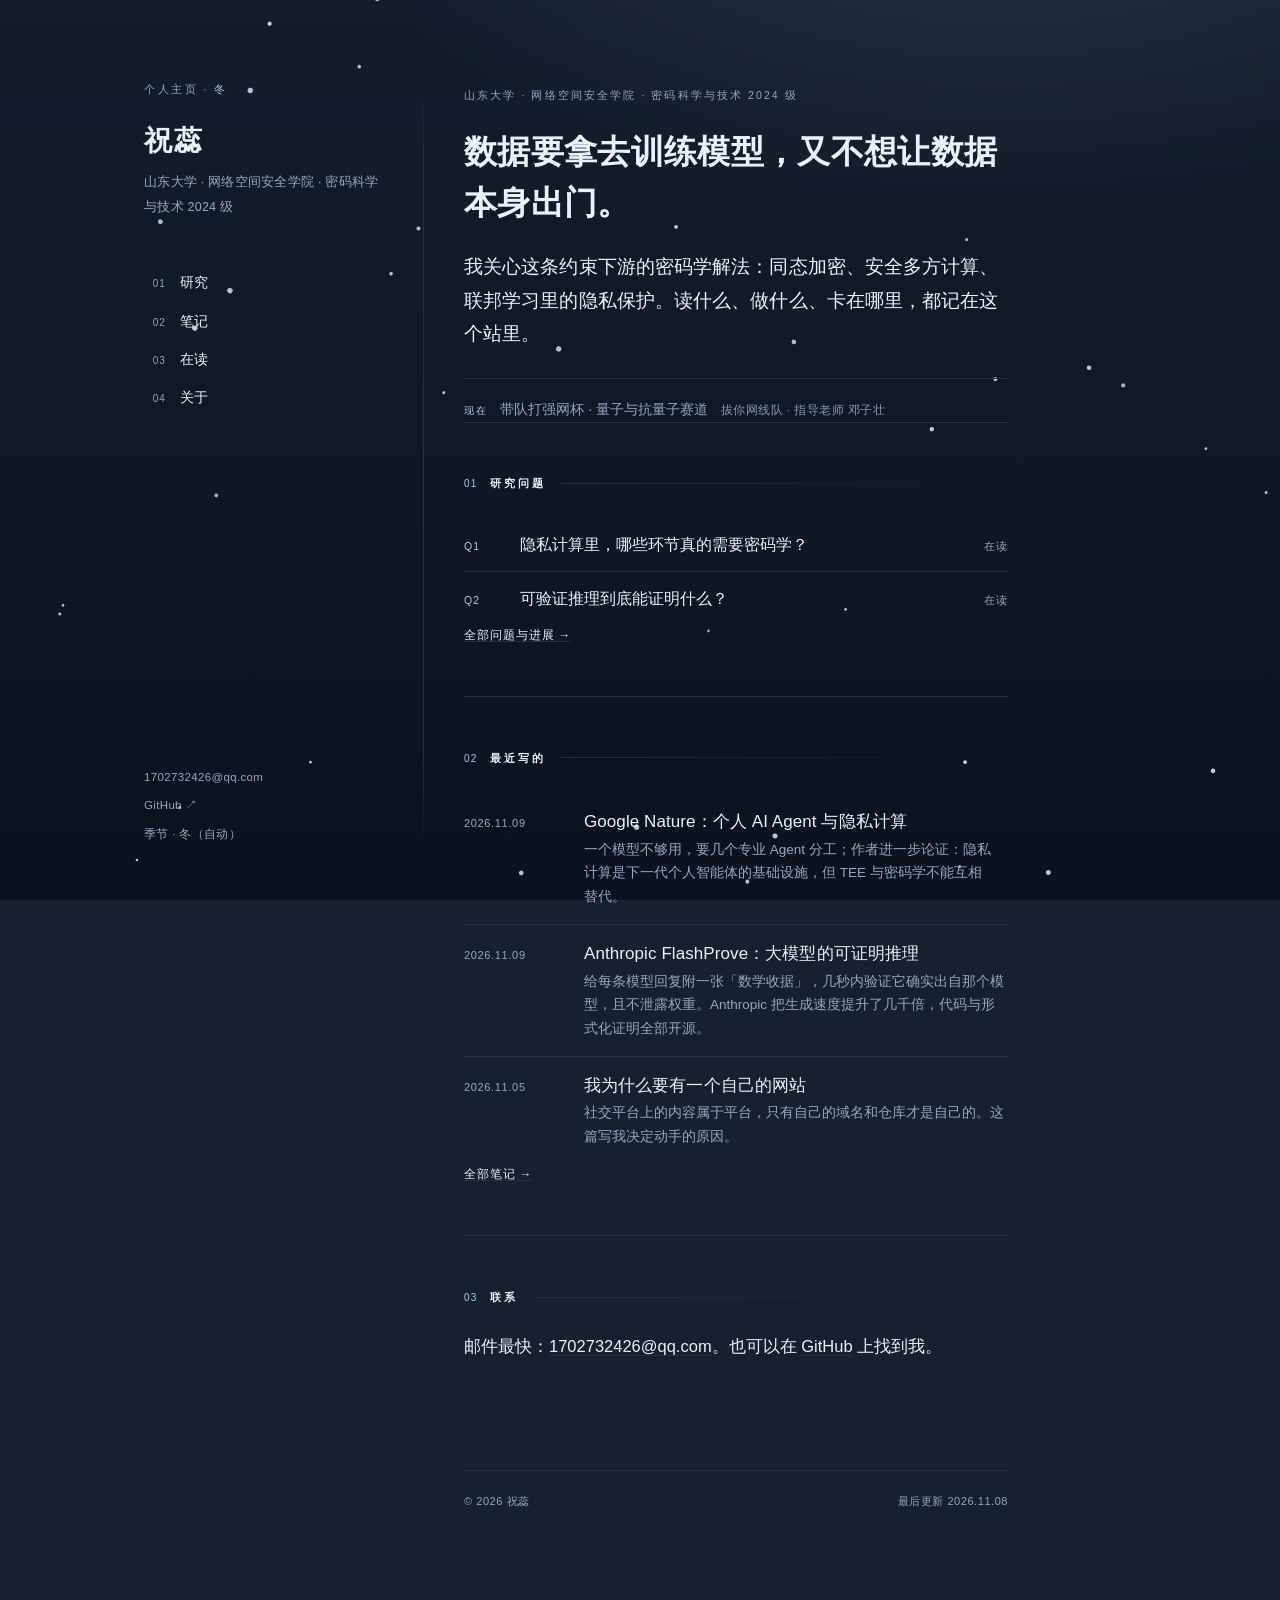
==== index.html @ 1d7ac64d "style: tone down spring daytime pink" ====
<!doctype html>
<html lang="zh-CN">
<head>
<meta charset="utf-8">
<meta name="viewport" content="width=device-width, initial-scale=1">
<title>祝蕊</title>
<meta name="description" content="祝蕊，山东大学网络空间安全学院密码科学与技术 2024 级。记录 AI 隐私保护方向上的阅读与进展。">
<meta name="theme-color" content="#fbfbfa">
<meta property="og:type" content="website">
<meta property="og:title" content="祝蕊">
<meta property="og:description" content="祝蕊，山东大学网络空间安全学院密码科学与技术 2024 级。记录 AI 隐私保护方向上的阅读与进展。">
<link rel="canonical" href="https://imzhurui.github.io/">
<link rel="icon" href="data:image/svg+xml,%3Csvg xmlns='http://www.w3.org/2000/svg' viewBox='0 0 32 32'%3E%3Crect width='32' height='32' rx='4' fill='%236a5a9e'/%3E%3Ctext x='16' y='23' font-size='18' font-family='serif' fill='%23ffffff' text-anchor='middle'%3E%E7%A5%9D%3C/text%3E%3C/svg%3E">
<link rel="stylesheet" href="assets/css/style.css?v=cac0f3de">
<script>
  (function () {
    try {
      var mo = new Date().getMonth() + 1;
      var se = mo < 3 ? 'winter' : mo < 6 ? 'spring' : mo < 9 ? 'summer' : mo < 12 ? 'autumn' : 'winter';
      var savedSe = localStorage.getItem('season');
      if (savedSe && ['spring', 'summer', 'autumn', 'winter'].indexOf(savedSe) >= 0) se = savedSe;
      document.documentElement.dataset.season = se;
      var hh = new Date().getHours();
      document.documentElement.dataset.phase =
        (hh >= 6 && hh < 17) ? 'day' : (hh >= 17 && hh < 19) ? 'dusk' :
        (hh >= 19 && hh < 23) ? 'night' : 'late';
    } catch (e) {}
  })();
</script>
</head>
<body>
<a class="skip-link" href="#main">跳到正文</a>
<canvas id="leaves" aria-hidden="true"></canvas>
<div class="progress" aria-hidden="true"></div>
<div class="timeveil" aria-hidden="true"></div>
<div class="frame">
  <aside class="side">
    <div>
      <p class="kicker">个人主页</p>
      <p class="brand"><a href="index.html">祝蕊</a></p>
      <p class="role">山东大学 · 网络空间安全学院 · 密码科学与技术 2024 级</p>
      <nav class="nav" aria-label="主导航">
      <a href="research.html"><span>01</span>研究</a>
      <a href="notes/index.html"><span>02</span>笔记</a>
      <a href="reading.html"><span>03</span>在读</a>
      <a href="about.html"><span>04</span>关于</a>
      </nav>
    </div>
    <div class="side-foot">
      <span class="weather-note" hidden></span>
      <a href="mailto:1702732426@qq.com">1702732426@qq.com</a>
      <a href="https://github.com/imzhurui" target="_blank" rel="noopener noreferrer">GitHub ↗</a>
      <button class="season-toggle" type="button">季节</button>
    </div>
  </aside>
  <main class="main" id="main">
    <p class="eyebrow">山东大学 · 网络空间安全学院 · 密码科学与技术 2024 级</p>
    <h1 class="statement">数据要拿去训练模型，又不想让数据本身出门。</h1>
    <p class="lede">我关心这条约束下游的密码学解法：同态加密、安全多方计算、联邦学习里的隐私保护。读什么、做什么、卡在哪里，都记在这个站里。</p>
    <p class="now-strip"><span class="now-label">现在</span>带队打强网杯 · 量子与抗量子赛道<span class="now-meta">拔你网线队 · 指导老师 邓子壮</span></p>


    <section class="section" id="questions">
      <div class="sec-head"><span class="sec-num">01</span><h2 class="sec-title">研究问题</h2><span class="sec-rule"></span></div>
      <ol class="qlist"><li><a href="research.html#q1"><span class="qid">Q1</span><span class="qtitle">隐私计算里，哪些环节真的需要密码学？</span><span class="qstate">在读</span></a></li><li><a href="research.html#q2"><span class="qid">Q2</span><span class="qtitle">可验证推理到底能证明什么？</span><span class="qstate">在读</span></a></li></ol>
      <p class="more"><a href="research.html">全部问题与进展 →</a></p>
    </section>

    <section class="section" id="latest">
      <div class="sec-head"><span class="sec-num">02</span><h2 class="sec-title">最近写的</h2><span class="sec-rule"></span></div>
      <ul class="posts">
        <li><a class="post" href="notes/google-pha-agent.html">
          <span class="date">2026.11.09</span>
          <span><h3>Google Nature：个人 AI Agent 与隐私计算</h3><p>一个模型不够用，要几个专业 Agent 分工；作者进一步论证：隐私计算是下一代个人智能体的基础设施，但 TEE 与密码学不能互相替代。</p></span>
        </a></li>
        <li><a class="post" href="notes/flashprove-provable-inference.html">
          <span class="date">2026.11.09</span>
          <span><h3>Anthropic FlashProve：大模型的可证明推理</h3><p>给每条模型回复附一张「数学收据」，几秒内验证它确实出自那个模型，且不泄露权重。Anthropic 把生成速度提升了几千倍，代码与形式化证明全部开源。</p></span>
        </a></li>
        <li><a class="post" href="notes/hello-world.html">
          <span class="date">2026.11.05</span>
          <span><h3>我为什么要有一个自己的网站</h3><p>社交平台上的内容属于平台，只有自己的域名和仓库才是自己的。这篇写我决定动手的原因。</p></span>
        </a></li>
      </ul>
      <p class="more"><a href="notes/index.html">全部笔记 →</a></p>
    </section>

    <section class="section" id="contact">
      <div class="sec-head"><span class="sec-num">03</span><h2 class="sec-title">联系</h2><span class="sec-rule"></span></div>
      <p>邮件最快：<a href="mailto:1702732426@qq.com">1702732426@qq.com</a>。也可以在 <a href="https://github.com/imzhurui">GitHub</a> 上找到我。</p>
    </section>
    <footer class="foot">
      <p>© <span id="year">2026</span> 祝蕊</p>
      <p>最后更新 2026.11.08</p>
    </footer>
  </main>
</div>
<script src="assets/js/main.js?v=cac0f3de"></script>
<script src="assets/js/weather.js?v=cac0f3de"></script>
<script src="assets/js/daynight.js?v=cac0f3de"></script>
<script src="assets/js/leaves.js?v=cac0f3de"></script>
<script defer src="https://busuanzi.ibruce.info/busuanzi/2.3/busuanzi.pure.mini.js"></script>
</body>
</html>
---- assets/css/style.css ----
/* ===========================================================
   杂志式双栏 · 克制版
   近白纸底、单一强调色、细线、克制的动效。
   四季只换强调色和一点点顶部薄雾。
   =========================================================== */

:root {
  --paper: #fbfbfa;
  --paper-2: #f5f5f3;
  --ink: #17181a;
  --muted: #71767f;
  --rule: #e7e7e3;
  --accent: #6a5a9e;
  --accent-soft: rgba(106, 90, 158, 0.07);
  --wash: rgba(106, 90, 158, 0.05);
  --font: -apple-system, BlinkMacSystemFont, "Segoe UI", "PingFang SC",
    "Hiragino Sans GB", "Microsoft YaHei", "Noto Sans SC", sans-serif;
  --side: 15rem;
  --gap: 5rem;
  --measure: 34rem;
  color-scheme: light;
}

/* ---------------- 四季 × 昼夜 ----------------
   每个季节都有白天和夜里两套底色，由青岛时间切换 */

/* 春 · 白天 */
[data-season="spring"] {
  --paper: #fdfbfc;
  --paper-2: #f7f4f6;
  --ink: #1a1a1f;
  --muted: #72747c;
  --rule: #eae4e9;
  --accent: #a8557a;
  --accent-soft: rgba(168, 85, 122, 0.08);
  --wash: rgba(240, 160, 190, 0.10);
}

/* 夏 · 白天 */
[data-season="summer"] {
  --paper: #f3fbfa;
  --paper-2: #e8f5f3;
  --ink: #16211f;
  --muted: #6b7876;
  --rule: #d9e9e6;
  --accent: #2f8f7a;
  --accent-soft: rgba(47, 143, 122, 0.08);
  --wash: rgba(110, 205, 185, 0.20);
}

/* 秋 · 白天 */
[data-season="autumn"] {
  --paper: #f8f2ea;
  --paper-2: #f0e5d9;
  --ink: #211c18;
  --muted: #7b6f64;
  --rule: #e8dbcd;
  --accent: #a2664a;
  --accent-soft: rgba(162, 102, 74, 0.08);
  --wash: rgba(232, 168, 116, 0.22);
}

/* 冬 · 白天 */
[data-season="winter"] {
  --paper: #f5f9fd;
  --paper-2: #eaf1f9;
  --ink: #18202a;
  --muted: #6b7887;
  --rule: #dfe7f0;
  --accent: #4a7fa8;
  --accent-soft: rgba(74, 127, 168, 0.08);
  --wash: rgba(150, 195, 240, 0.20);
}

/* ---------------- 夜里 ---------------- */

[data-season="spring"][data-phase="night"],
[data-season="spring"][data-phase="late"] {
  color-scheme: dark;
  --paper: #1a1220;
  --paper-2: #241a2c;
  --ink: #ece7f2;
  --muted: #a89cb0;
  --rule: #2a2233;
  --accent: #d78fae;
  --accent-soft: rgba(215, 143, 174, 0.12);
  --wash: rgba(215, 143, 174, 0.10);
}

[data-season="summer"][data-phase="night"],
[data-season="summer"][data-phase="late"] {
  color-scheme: dark;
  --paper: #0b211d;
  --paper-2: #071713;
  --ink: #e2f2ea;
  --muted: #8fb0a6;
  --rule: #1c322c;
  --accent: #7fd8c4;
  --accent-soft: rgba(127, 216, 196, 0.12);
  --wash: rgba(110, 210, 180, 0.14);
}

[data-season="autumn"][data-phase="night"],
[data-season="autumn"][data-phase="late"] {
  color-scheme: dark;
  --paper: #1a1310;
  --paper-2: #241a15;
  --ink: #f0e6dc;
  --muted: #b09b8a;
  --rule: #2f241d;
  --accent: #d09a72;
  --accent-soft: rgba(208, 154, 114, 0.12);
  --wash: rgba(215, 150, 100, 0.12);
}

[data-season="winter"][data-phase="night"],
[data-season="winter"][data-phase="late"] {
  color-scheme: dark;
  --paper: #16202e;
  --paper-2: #0c1420;
  --ink: #eaf1fb;
  --muted: #93a8c2;
  --rule: #26313f;
  --accent: #a9cde8;
  --accent-soft: rgba(169, 205, 232, 0.12);
  --wash: rgba(170, 205, 255, 0.16);
}

/* 黄昏：白天配色 + 一层暖光，过渡到夜里 */
[data-season][data-phase="dusk"] {
  --wash: rgba(238, 160, 105, 0.24);
}

*,
*::before,
*::after { box-sizing: border-box; }

html {
  -webkit-text-size-adjust: 100%;
  scroll-behavior: smooth;
  scroll-padding-top: 2rem;
}

body {
  margin: 0;
  min-height: 100vh;
  background-color: var(--paper);
  background-image:
    radial-gradient(1100px 600px at 78% -18%, var(--wash), transparent 62%),
    linear-gradient(180deg, var(--paper) 0%, var(--paper-2) 100%);
  background-attachment: fixed;
  background-repeat: no-repeat;
  color: var(--ink);
  font-family: var(--font);
  font-size: 16.5px;
  line-height: 1.78;
  -webkit-font-smoothing: antialiased;
  text-rendering: optimizeLegibility;
  transition: background-color 1.2s ease, color 0.8s ease;
}

/* 极淡的纸纹 */
body::before {
  content: "";
  position: fixed;
  inset: 0;
  z-index: 1;
  pointer-events: none;
  opacity: 0.05;
  mix-blend-mode: multiply;
  background-image: url("data:image/svg+xml,%3Csvg xmlns='http://www.w3.org/2000/svg' width='160' height='160'%3E%3Cfilter id='n'%3E%3CfeTurbulence type='fractalNoise' baseFrequency='0.9' numOctaves='3' stitchTiles='stitch'/%3E%3CfeColorMatrix type='saturate' values='0'/%3E%3C/filter%3E%3Crect width='160' height='160' filter='url(%23n)' opacity='0.5'/%3E%3C/svg%3E");
}

#leaves {
  position: fixed;
  inset: 0;
  width: 100%;
  height: 100%;
  z-index: 0;
  pointer-events: none;
}

/* 顶部阅读进度：一根 1px 的线 */
.progress {
  position: fixed;
  top: 0;
  left: 0;
  right: 0;
  height: 1px;
  z-index: 70;
  transform: scaleX(0);
  transform-origin: 0 50%;
  background: var(--accent);
  opacity: 0.45;
  pointer-events: none;
  will-change: transform;
}

a {
  color: inherit;
  text-decoration: none;
}

::selection {
  background: var(--accent-soft);
  color: var(--ink);
}

:focus-visible {
  outline: 2px solid var(--accent);
  outline-offset: 3px;
  border-radius: 1px;
}

.skip-link {
  position: absolute;
  left: -9999px;
  background: var(--paper);
  padding: 10px 16px;
  z-index: 100;
}
.skip-link:focus { left: 12px; top: 12px; }

/* ---------------- 双栏骨架 ---------------- */

.frame {
  position: relative;
  z-index: 2;
  display: grid;
  grid-template-columns: var(--side) minmax(0, 1fr);
  gap: var(--gap);
  max-width: 68rem;
  margin: 0 auto;
  padding: 0 3rem;
}

.side {
  position: sticky;
  top: 0;
  align-self: start;
  height: 100vh;
  display: flex;
  flex-direction: column;
  justify-content: space-between;
  padding: 5rem 0 3.5rem;
}

/* 两栏之间的那根细线 */
.side::after {
  content: "";
  position: absolute;
  right: calc(var(--gap) / -2);
  top: 5rem;
  bottom: 3.5rem;
  width: 1px;
  background: linear-gradient(
    180deg,
    transparent,
    var(--rule) 12%,
    var(--rule) 88%,
    transparent
  );
  pointer-events: none;
}

.main {
  padding: 5.4rem 0 6rem;
  max-width: var(--measure);
}

/* ---------------- 左侧栏 ---------------- */

.kicker {
  margin: 0 0 1.6rem;
  font-size: 10.5px;
  letter-spacing: 0.24em;
  text-transform: uppercase;
  color: var(--muted);
}

.season-mark {
  color: var(--accent);
  letter-spacing: 0.1em;
}

.brand {
  margin: 0 0 0.7rem;
  font-size: 1.72rem;
  font-weight: 600;
  letter-spacing: 0.06em;
  line-height: 1.25;
}

.brand a {
  transition: color 0.25s ease;
}
.brand a:hover { color: var(--accent); }

.role {
  margin: 0 0 2.8rem;
  font-size: 12.5px;
  line-height: 2;
  letter-spacing: 0.02em;
  color: var(--muted);
}

.nav {
  display: flex;
  flex-direction: column;
  gap: 0.05rem;
}

.nav a {
  position: relative;
  display: flex;
  align-items: baseline;
  gap: 0.9rem;
  padding: 0.42rem 0 0.42rem 0.55rem;
  font-size: 13.5px;
  color: var(--ink);
  transition: color 0.2s ease, padding-left 0.22s ease;
}

.nav a span {
  font-size: 10px;
  letter-spacing: 0.1em;
  color: var(--accent);
  opacity: 0.8;
  font-variant-numeric: tabular-nums;
}

.nav a::before {
  content: "";
  position: absolute;
  left: 0;
  top: 0.62rem;
  bottom: 0.62rem;
  width: 1px;
  background: var(--accent);
  transform: scaleY(0);
  transform-origin: 50% 0;
  transition: transform 0.25s ease;
}

.nav a:hover,
.nav a[aria-current="page"] { color: var(--accent); }
.nav a:hover::before,
.nav a[aria-current="page"]::before { transform: scaleY(1); }

.side-foot {
  display: flex;
  flex-direction: column;
  align-items: flex-start;
  gap: 0.5rem;
  font-size: 11.5px;
  letter-spacing: 0.03em;
  color: var(--muted);
}

.side-foot a {
  color: var(--muted);
  transition: color 0.2s ease;
  overflow-wrap: anywhere;
}
.side-foot a:hover { color: var(--accent); }

.season-toggle {
  padding: 0;
  border: 0;
  background: none;
  color: var(--muted);
  font: inherit;
  font-size: 11.5px;
  letter-spacing: 0.03em;
  cursor: pointer;
  transition: color 0.2s ease, opacity 0.2s ease;
}
.season-toggle:hover { color: var(--accent); }
.season-toggle:active { opacity: 0.55; }

/* ---------------- 正文 ---------------- */

.section {
  padding: 3.2rem 0;
  border-top: 1px solid var(--rule);
}
.section:first-child { border-top: 0; padding-top: 0; }

.sec-head {
  display: flex;
  align-items: baseline;
  gap: 0.8rem;
  margin-bottom: 1.6rem;
}

/* 编号、标题之后，一条一直拉到右边缘的细线 */
.sec-rule {
  flex: 1 1 auto;
  min-width: 2rem;
  height: 1px;
  align-self: center;
  margin-left: 0.2rem;
  background: linear-gradient(90deg, var(--rule), transparent 94%);
}

.sec-num {
  font-size: 10px;
  letter-spacing: 0.12em;
  color: var(--accent);
  font-variant-numeric: tabular-nums;
}

.sec-title {
  margin: 0;
  font-size: 10.5px;
  font-weight: 600;
  letter-spacing: 0.26em;
  text-transform: uppercase;
  color: var(--ink);
}

.section p {
  margin: 0 0 1.25rem;
  color: var(--ink);
  text-wrap: pretty;
}
.section p:last-child { margin-bottom: 0; }

.lede {
  font-size: 18.5px;
  line-height: 1.82;
  letter-spacing: 0.005em;
}

/* 最近 */
.now {
  margin: 0;
  font-size: 15px;
}
.now > div {
  display: grid;
  grid-template-columns: 4rem 1fr;
  gap: 1.1rem;
  padding: 0.62rem 0;
}
.now > div + div { border-top: 1px solid var(--rule); }
.now dt {
  font-size: 10.5px;
  letter-spacing: 0.16em;
  color: var(--muted);
  padding-top: 0.42rem;
}
.now dd { margin: 0; }

/* 这学期 */
.courses-term {
  margin: 0 0 1rem !important;
  font-size: 11px;
  letter-spacing: 0.1em;
  color: var(--muted);
}

.courses {
  list-style: none;
  margin: 0;
  padding: 0;
  display: grid;
  grid-template-columns: repeat(2, minmax(0, 1fr));
  gap: 0.5rem 1.6rem;
}

.courses li {
  position: relative;
  padding-left: 0.95rem;
  font-size: 15px;
  line-height: 1.7;
}

.courses li::before {
  content: "";
  position: absolute;
  left: 0;
  top: 0.78em;
  width: 5px;
  height: 1px;
  background: var(--accent);
  opacity: 0.65;
}

/* 在读 */
.reading {
  list-style: none;
  margin: 0;
  padding: 0;
}
.reading li {
  padding: 0.85rem 0;
  font-size: 15.5px;
}
.reading li + li { border-top: 1px solid var(--rule); }

.read-head {
  display: flex;
  justify-content: space-between;
  align-items: baseline;
  gap: 1.2rem;
  flex-wrap: wrap;
}

.read-note {
  margin: 0.32rem 0 0;
  font-size: 13.5px;
  line-height: 1.75;
  color: var(--muted);
  max-width: 30em;
}

.read-meta {
  font-size: 11px;
  letter-spacing: 0.08em;
  color: var(--muted);
  flex: none;
}

/* 文章列表 */
.posts {
  list-style: none;
  margin: 0;
  padding: 0;
}
.posts li + li { border-top: 1px solid var(--rule); }

.post {
  display: grid;
  grid-template-columns: 6.2rem minmax(0, 1fr);
  gap: 1.3rem;
  padding: 0.95rem 0;
  color: var(--ink);
  transition: color 0.2s ease;
}
.post:hover { color: var(--accent); }

.post time,
.post .date {
  font-size: 11px;
  letter-spacing: 0.06em;
  color: var(--muted);
  padding-top: 0.38rem;
  font-variant-numeric: tabular-nums;
}

.post h3 {
  margin: 0 0 0.15rem;
  font-size: 17px;
  font-weight: 500;
  line-height: 1.6;
  letter-spacing: 0.005em;
}

.post p {
  margin: 0;
  font-size: 13.5px;
  line-height: 1.75;
  color: var(--muted);
}

.more {
  margin: 1.5rem 0 0;
  font-size: 11.5px;
  letter-spacing: 0.08em;
  color: var(--muted);
}
.more a { transition: color 0.2s ease; }
.more a:hover { color: var(--accent); }

/* ---------------- 链接：细线长出来 ---------------- */

.section p a,
.prose a,
.reading a,
.foot a,
.article-header a {
  border-bottom: 1px solid var(--rule);
  background-image: linear-gradient(var(--accent), var(--accent));
  background-repeat: no-repeat;
  background-size: 0% 1px;
  background-position: 0 100%;
  transition: background-size 0.3s cubic-bezier(0.22, 0.61, 0.36, 1),
    color 0.2s ease, border-color 0.3s ease;
}
.section p a:hover,
.prose a:hover,
.reading a:hover,
.foot a:hover,
.article-header a:hover {
  background-size: 100% 1px;
  border-color: transparent;
  color: var(--accent);
}

/* ---------------- 文章页 ---------------- */

.article-header {
  padding-bottom: 2rem;
  margin-bottom: 2.2rem;
  border-bottom: 1px solid var(--rule);
}

.article-header .meta {
  margin: 0 0 1rem;
  font-size: 11px;
  letter-spacing: 0.1em;
  color: var(--muted);
  font-variant-numeric: tabular-nums;
}

.article-header h1 {
  margin: 0;
  font-size: clamp(1.55rem, 2.6vw, 1.95rem);
  font-weight: 600;
  line-height: 1.5;
  letter-spacing: 0.01em;
}

.prose p {
  margin: 0 0 0.5rem;
  text-indent: 2em;
  text-wrap: pretty;
}
.prose ul, .prose ol { margin: 0 0 1.2rem; }
.prose p + ul, .prose p + ol { margin-top: 0.9rem; }
.prose li > p { text-indent: 0; }
.prose h2 {
  margin: 2.6rem 0 0.85rem;
  font-size: 1.15rem;
  font-weight: 600;
  letter-spacing: 0.01em;
}
.prose h3 {
  margin: 2rem 0 0.6rem;
  font-size: 1rem;
  font-weight: 600;
}
.prose h4 {
  margin: 1.7rem 0 0.5rem;
  font-size: 0.94rem;
  font-weight: 600;
}
.prose ul, .prose ol { padding-left: 1.35em; }
.prose li { margin-bottom: 0.4rem; }
.prose li::marker { color: var(--muted); }
.prose blockquote {
  margin: 1.8rem 0;
  padding: 0.1rem 0 0.1rem 1.15rem;
  border-left: 1px solid var(--accent);
  color: var(--muted);
}
.prose blockquote p:last-child { margin-bottom: 0; }
.prose code {
  font-family: ui-monospace, SFMono-Regular, Consolas, "Courier New", monospace;
  font-size: 0.85em;
  background: var(--accent-soft);
  border-radius: 2px;
  padding: 1px 4px;
}
.prose pre {
  margin: 1.7rem 0;
  padding: 1rem 1.15rem;
  background: var(--paper-2);
  border: 1px solid var(--rule);
  border-radius: 4px;
  overflow-x: auto;
  font-size: 0.8rem;
  line-height: 1.7;
}
.prose pre code { background: none; padding: 0; }
.prose hr { border: 0; border-top: 1px solid var(--rule); margin: 2.4rem 0; }
.prose img { max-width: 100%; height: auto; }

.back {
  display: inline-block;
  margin-top: 3rem;
  font-size: 11.5px;
  letter-spacing: 0.08em;
  color: var(--muted);
}
.back:hover { color: var(--accent); }

/* ---------------- 页脚 ---------------- */

.foot {
  margin-top: 3.6rem;
  padding-top: 1.3rem;
  border-top: 1px solid var(--rule);
  font-size: 11px;
  letter-spacing: 0.05em;
  color: var(--muted);
  display: flex;
  justify-content: space-between;
  gap: 1rem;
  flex-wrap: wrap;
}
.foot p { margin: 0; }
.foot a { color: var(--muted); }

/* ---------------- 入场 ---------------- */

.reveal {
  opacity: 0;
  transform: translateY(10px);
  transition: opacity 0.75s cubic-bezier(0.22, 0.61, 0.36, 1),
    transform 0.75s cubic-bezier(0.22, 0.61, 0.36, 1);
}
.reveal.in { opacity: 1; transform: none; }

/* ---------------- 研究者式组件 ---------------- */

.eyebrow {
  margin: 0 0 1.4rem;
  font-size: 10.5px;
  letter-spacing: 0.2em;
  text-transform: uppercase;
  color: var(--muted);
}

.statement {
  margin: 0 0 1.3rem;
  font-size: clamp(1.55rem, 2.9vw, 2.05rem);
  font-weight: 600;
  line-height: 1.55;
  letter-spacing: 0.01em;
  max-width: 26em;
  text-wrap: pretty;
}

.page-title {
  margin: 0 0 1.1rem;
  font-size: clamp(1.4rem, 2.4vw, 1.7rem);
  font-weight: 600;
  line-height: 1.5;
  letter-spacing: 0.01em;
}

/* 首页的问题清单 */
.qlist {
  list-style: none;
  margin: 0;
  padding: 0;
}

.qlist li + li { border-top: 1px solid var(--rule); }

.qlist a {
  display: grid;
  grid-template-columns: 2.6rem minmax(0, 1fr) auto;
  align-items: baseline;
  gap: 0.9rem;
  padding: 0.85rem 0;
  color: var(--ink);
  transition: color 0.2s ease;
}
.qlist a:hover { color: var(--accent); }

.qid {
  font-size: 10.5px;
  letter-spacing: 0.1em;
  color: var(--accent);
  font-variant-numeric: tabular-nums;
}

.qtitle { font-size: 16px; line-height: 1.6; }

.qstate {
  font-size: 10.5px;
  letter-spacing: 0.1em;
  color: var(--muted);
}

/* 问题卡片 */
.qcard {
  padding: 2.1rem 0;
  border-top: 1px solid var(--rule);
}
.qcard:first-of-type { border-top: 0; padding-top: 1.2rem; }

.qcard-head {
  display: flex;
  align-items: baseline;
  gap: 0.8rem;
  margin-bottom: 1.2rem;
  flex-wrap: wrap;
}

.qcard-head h2 {
  margin: 0;
  font-size: 1.08rem;
  font-weight: 600;
  line-height: 1.6;
  letter-spacing: 0.005em;
}

.badge {
  margin-left: auto;
  padding: 2px 9px;
  border: 1px solid var(--rule);
  border-radius: 999px;
  font-size: 10px;
  letter-spacing: 0.1em;
  color: var(--muted);
  white-space: nowrap;
}

.qfields {
  margin: 0;
  display: grid;
  gap: 0.55rem;
  font-size: 15px;
}

.qfields > div {
  display: grid;
  grid-template-columns: 4.3rem minmax(0, 1fr);
  gap: 1rem;
}

.qfields dt {
  font-size: 10.5px;
  letter-spacing: 0.14em;
  color: var(--muted);
  padding-top: 0.42rem;
}

.qfields dd { margin: 0; }

.qmeta {
  margin: 1.1rem 0 0;
  font-size: 10.5px;
  letter-spacing: 0.08em;
  color: var(--muted);
  font-variant-numeric: tabular-nums;
}

/* 分组标题 */
.note-group + .note-group { margin-top: 2.4rem; }

.tag-head {
  margin: 0 0 0.7rem;
  font-size: 11px;
  font-weight: 600;
  letter-spacing: 0.22em;
  text-transform: uppercase;
  color: var(--ink);
}

.tag-head span {
  margin-left: 0.7em;
  font-size: 10px;
  font-weight: 400;
  letter-spacing: 0.08em;
  color: var(--muted);
}

/* 阅读条目的关联 */
.read-rel {
  margin: 0.4rem 0 0;
  font-size: 11.5px;
  letter-spacing: 0.03em;
  color: var(--muted);
}

.article-tags {
  margin: 0.7rem 0 0;
  font-size: 10.5px;
  letter-spacing: 0.12em;
  color: var(--muted);
}

.empty {
  margin: 1.4rem 0 0;
  font-size: 15px;
  color: var(--muted);
}

/* 首页「现在」一行 */
.now-strip {
  margin: 1.7rem 0 0;
  padding-top: 1.1rem;
  border-top: 1px solid var(--rule);
  font-size: 14px;
  color: var(--muted);
  display: flex;
  flex-wrap: wrap;
  align-items: baseline;
  gap: 0.3rem 0.8rem;
}

.now-label {
  font-size: 10px;
  letter-spacing: 0.18em;
  color: var(--accent);
}

.now-meta {
  font-size: 11.5px;
  letter-spacing: 0.04em;
  color: var(--muted);
  opacity: 0.9;
}

/* 竞赛条目 */
.comp { padding: 0.9rem 0; }
.comp + .comp { border-top: 1px solid var(--rule); }

.comp-head {
  display: flex;
  align-items: baseline;
  gap: 0.8rem;
  flex-wrap: wrap;
}

.comp-head h3 {
  margin: 0;
  font-size: 16px;
  font-weight: 600;
  letter-spacing: 0.01em;
}

.comp-track {
  font-size: 13px;
  color: var(--muted);
}

.comp-head .badge { margin-left: auto; }

.comp-meta {
  margin: 0.25rem 0 0;
  font-size: 13px;
  color: var(--muted);
}

/* 正文里的表格 */
.table-wrap {
  margin: 1.6rem 0;
  overflow-x: auto;
  -webkit-overflow-scrolling: touch;
}

.prose table {
  width: 100%;
  border-collapse: collapse;
  font-size: 14px;
  line-height: 1.7;
}

.prose th,
.prose td {
  text-align: left;
  vertical-align: top;
  padding: 0.55rem 0.7rem;
  border-bottom: 1px solid var(--rule);
}

.prose thead th {
  font-weight: 600;
  font-size: 12.5px;
  letter-spacing: 0.04em;
  color: var(--muted);
  border-bottom: 1px solid var(--ink-soft);
  white-space: nowrap;
}

.prose tbody tr:last-child td { border-bottom: 0; }

/* ---------------- 天气层 ---------------- */

/* 雨和阴天压一层灰，晴与多云几乎不动 */
body::after {
  content: "";
  position: fixed;
  inset: 0;
  z-index: 1;
  pointer-events: none;
  opacity: 0;
  transition: opacity 1s ease;
  background: linear-gradient(180deg,
    rgba(68, 80, 100, 0.20),
    rgba(68, 80, 100, 0.06));
}

[data-weather="rain"] body::after,
[data-weather="overcast"] body::after { opacity: 1; }
[data-weather="cloudy"] body::after { opacity: 0.4; }

.weather-note {
  font-size: 11.5px;
  letter-spacing: 0.04em;
  color: var(--muted);
  opacity: 0.9;
}

/* ---------------- 昼夜：一层很薄的天光 ---------------- */

.timeveil {
  position: fixed;
  inset: 0;
  z-index: 1;
  pointer-events: none;
  opacity: 0;
  transition: opacity 2.4s ease, background 2.4s ease;
}

[data-phase="dusk"] .timeveil {
  opacity: 1;
  background: linear-gradient(180deg,
    rgba(255, 168, 110, 0.12),
    rgba(140, 90, 70, 0.05));
}

[data-phase="night"] .timeveil {
  opacity: 0;
}

[data-phase="late"] .timeveil {
  opacity: 1;
  background: linear-gradient(180deg,
    rgba(10, 16, 30, 0.16),
    rgba(4, 7, 14, 0.10));
}

/* ---------------- 响应式 ---------------- */

@media (max-width: 940px) {
  .frame {
    grid-template-columns: minmax(0, 1fr);
    gap: 0;
    padding: 0 1.7rem;
  }
  .side {
    position: static;
    height: auto;
    padding: 2.6rem 0 1.5rem;
    border-bottom: 1px solid var(--rule);
    gap: 1.3rem;
  }
  .side::after { display: none; }
  .role { margin-bottom: 0; }
  .nav { flex-direction: row; flex-wrap: wrap; gap: 0.2rem 1.3rem; }
  .nav a { padding: 0.2rem 0 0.2rem 0.5rem; }
  .nav a::before { top: 0.35rem; bottom: 0.35rem; }
  .side-foot { flex-direction: row; flex-wrap: wrap; gap: 0.9rem; align-items: center; }
  .main { padding: 2.6rem 0 4rem; max-width: none; }
  .post { grid-template-columns: 5.2rem minmax(0, 1fr); gap: 0.9rem; }
  .now > div { grid-template-columns: 3.6rem 1fr; }
  .courses { grid-template-columns: repeat(2, minmax(0, 1fr)); }
  .qlist a { grid-template-columns: 2.2rem minmax(0, 1fr); }
  .qlist .qstate { grid-column: 2; }
  .qfields > div { grid-template-columns: 3.4rem minmax(0, 1fr); gap: 0.7rem; }
}

@media (max-width: 480px) {
  body { font-size: 16px; }
  .brand { font-size: 1.55rem; }
  .post { grid-template-columns: minmax(0, 1fr); gap: 0.15rem; }
  .post time { padding-top: 0; }
}

@media (prefers-reduced-motion: reduce) {
  html { scroll-behavior: auto; }
  *, *::before, *::after {
    transition-duration: 0.001ms !important;
    animation-duration: 0.001ms !important;
  }
  #leaves { display: none; }
  .reveal { opacity: 1; transform: none; }
}

@media print {
  body::before, #leaves, .side, .foot, .progress { display: none; }
  .frame { display: block; }
  .main { padding: 0; max-width: none; }
  body { background: #fff; color: #000; }
}
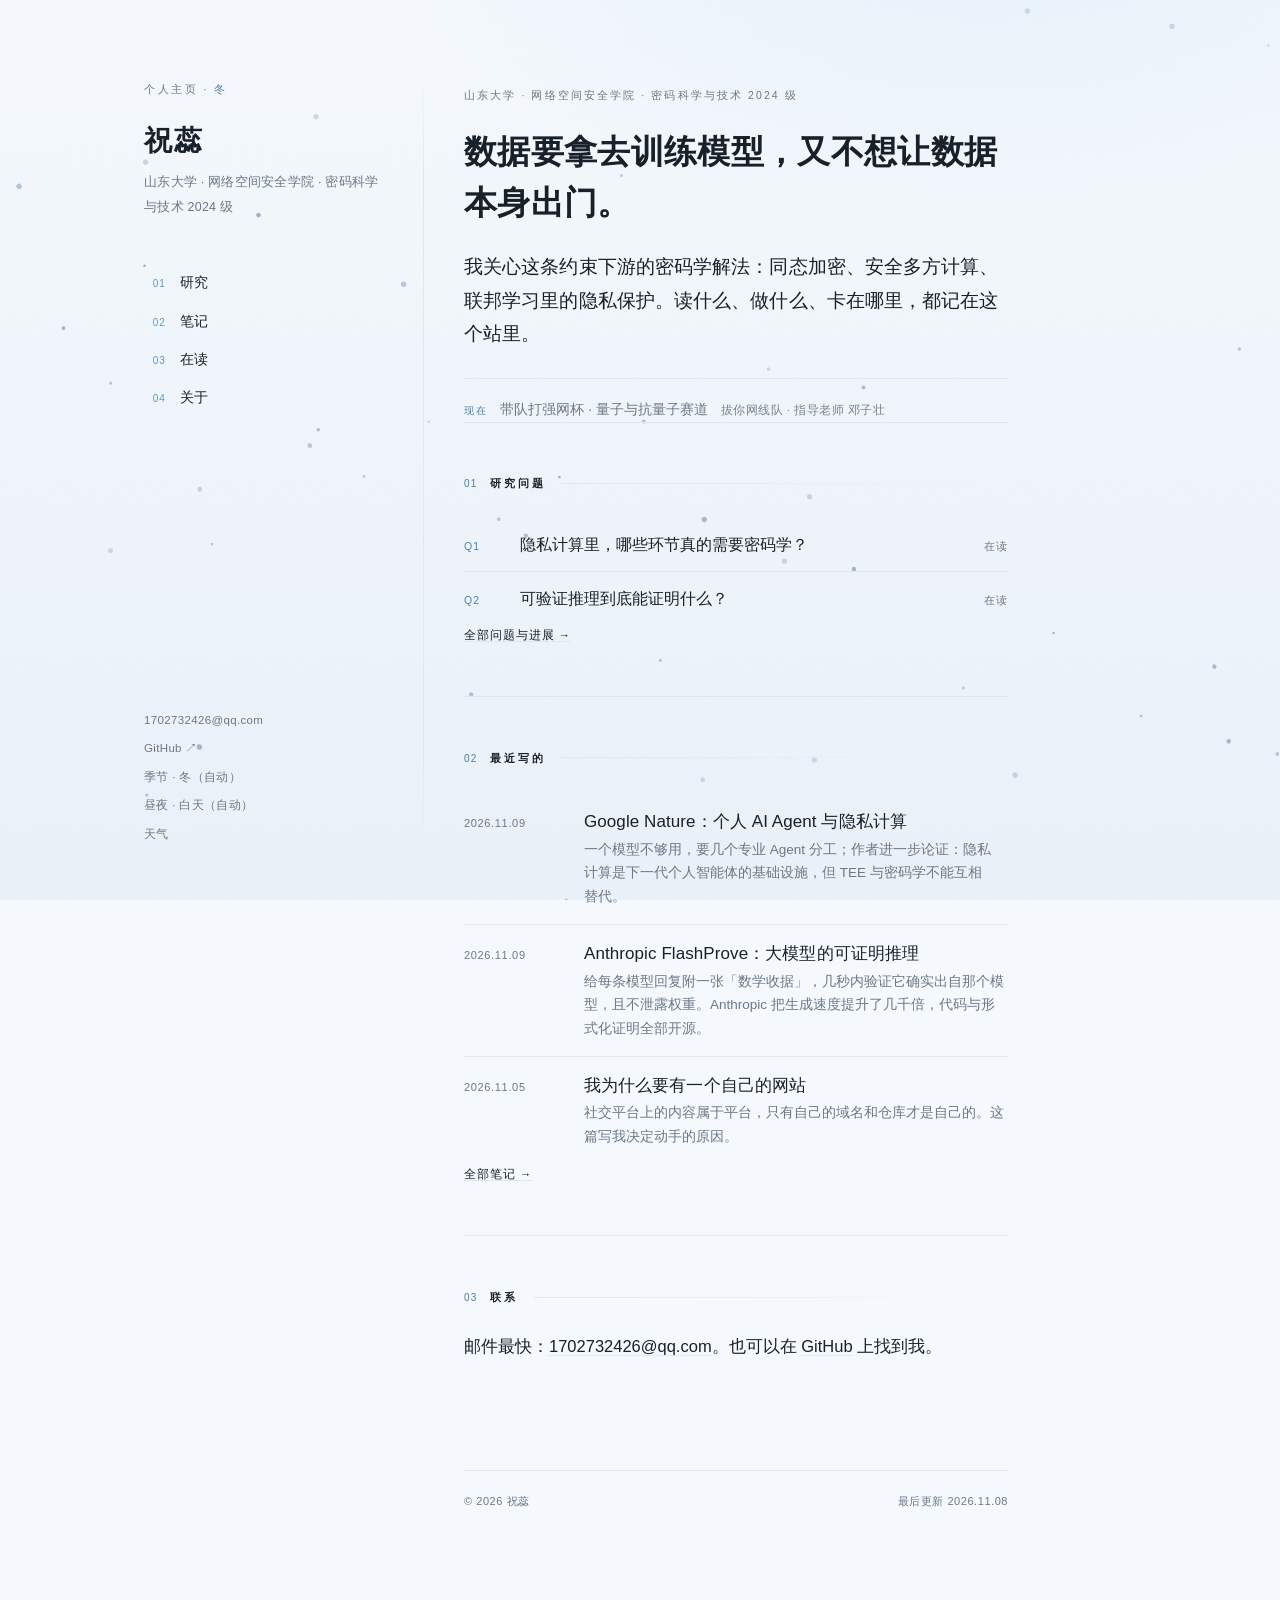
==== commit 4f749b95: "feat: three selectable layers (season/phase/weather)" ====
--- a/index.html
+++ b/index.html
@@ -11,7 +11,7 @@
 <meta property="og:description" content="祝蕊，山东大学网络空间安全学院密码科学与技术 2024 级。记录 AI 隐私保护方向上的阅读与进展。">
 <link rel="canonical" href="https://imzhurui.github.io/">
 <link rel="icon" href="data:image/svg+xml,%3Csvg xmlns='http://www.w3.org/2000/svg' viewBox='0 0 32 32'%3E%3Crect width='32' height='32' rx='4' fill='%236a5a9e'/%3E%3Ctext x='16' y='23' font-size='18' font-family='serif' fill='%23ffffff' text-anchor='middle'%3E%E7%A5%9D%3C/text%3E%3C/svg%3E">
-<link rel="stylesheet" href="assets/css/style.css?v=cac0f3de">
+<link rel="stylesheet" href="assets/css/style.css?v=e6470db8">
 <script>
   (function () {
     try {
@@ -47,10 +47,11 @@
       </nav>
     </div>
     <div class="side-foot">
-      <span class="weather-note" hidden></span>
       <a href="mailto:1702732426@qq.com">1702732426@qq.com</a>
       <a href="https://github.com/imzhurui" target="_blank" rel="noopener noreferrer">GitHub ↗</a>
       <button class="season-toggle" type="button">季节</button>
+      <button class="phase-toggle" type="button">昼夜</button>
+      <button class="weather-toggle" type="button">天气</button>
     </div>
   </aside>
   <main class="main" id="main">
@@ -95,10 +96,10 @@
     </footer>
   </main>
 </div>
-<script src="assets/js/main.js?v=cac0f3de"></script>
-<script src="assets/js/weather.js?v=cac0f3de"></script>
-<script src="assets/js/daynight.js?v=cac0f3de"></script>
-<script src="assets/js/leaves.js?v=cac0f3de"></script>
+<script src="assets/js/main.js?v=e6470db8"></script>
+<script src="assets/js/weather.js?v=e6470db8"></script>
+<script src="assets/js/daynight.js?v=e6470db8"></script>
+<script src="assets/js/leaves.js?v=e6470db8"></script>
 <script defer src="https://busuanzi.ibruce.info/busuanzi/2.3/busuanzi.pure.mini.js"></script>
 </body>
 </html>
--- a/assets/css/style.css
+++ b/assets/css/style.css
@@ -364,7 +364,9 @@
 }
 .side-foot a:hover { color: var(--accent); }
 
-.season-toggle {
+.season-toggle,
+.phase-toggle,
+.weather-toggle {
   padding: 0;
   border: 0;
   background: none;
@@ -375,8 +377,12 @@
   cursor: pointer;
   transition: color 0.2s ease, opacity 0.2s ease;
 }
-.season-toggle:hover { color: var(--accent); }
-.season-toggle:active { opacity: 0.55; }
+.season-toggle:hover,
+.phase-toggle:hover,
+.weather-toggle:hover { color: var(--accent); }
+.season-toggle:active,
+.phase-toggle:active,
+.weather-toggle:active { opacity: 0.55; }
 
 /* ---------------- 正文 ---------------- */
 
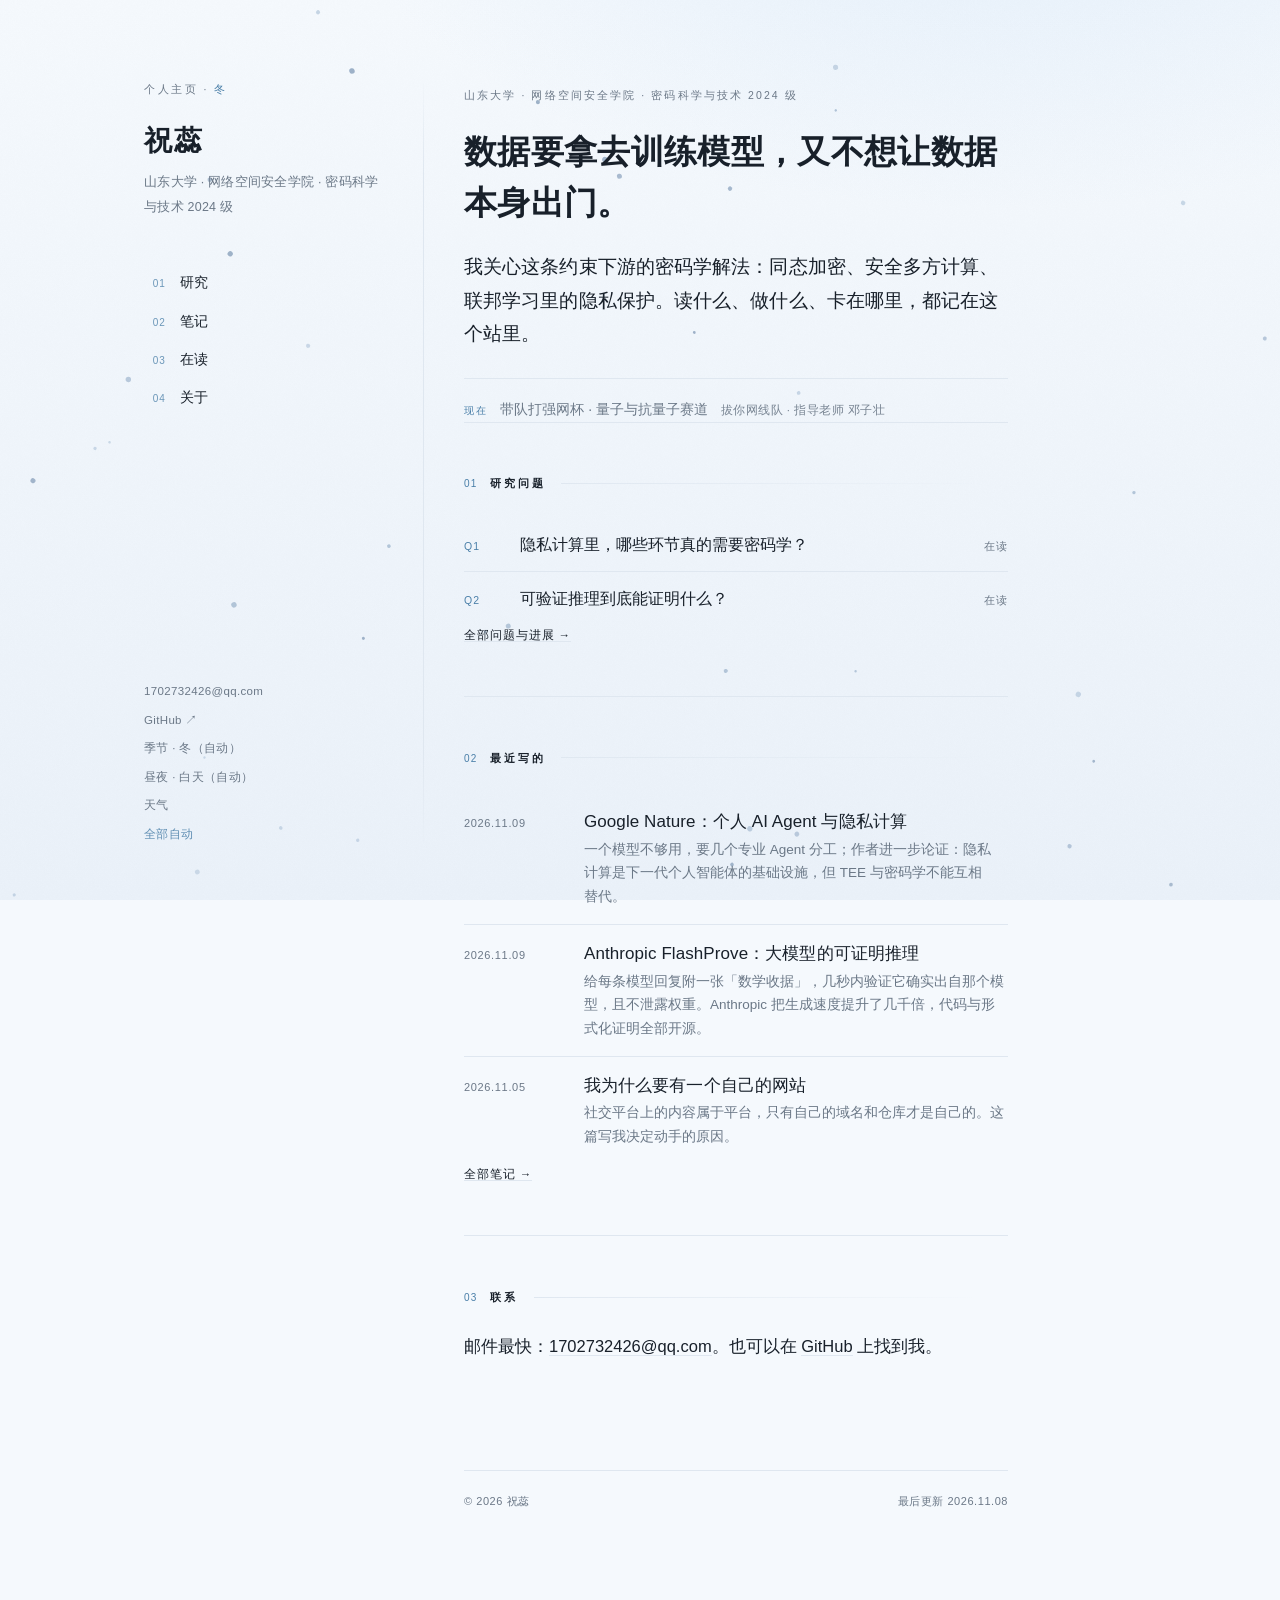
==== commit 6dce27cf: "feat: one button to reset all three layers to auto" ====
--- a/index.html
+++ b/index.html
@@ -11,7 +11,7 @@
 <meta property="og:description" content="祝蕊，山东大学网络空间安全学院密码科学与技术 2024 级。记录 AI 隐私保护方向上的阅读与进展。">
 <link rel="canonical" href="https://imzhurui.github.io/">
 <link rel="icon" href="data:image/svg+xml,%3Csvg xmlns='http://www.w3.org/2000/svg' viewBox='0 0 32 32'%3E%3Crect width='32' height='32' rx='4' fill='%236a5a9e'/%3E%3Ctext x='16' y='23' font-size='18' font-family='serif' fill='%23ffffff' text-anchor='middle'%3E%E7%A5%9D%3C/text%3E%3C/svg%3E">
-<link rel="stylesheet" href="assets/css/style.css?v=e6470db8">
+<link rel="stylesheet" href="assets/css/style.css?v=e2ae9da0">
 <script>
   (function () {
     try {
@@ -52,6 +52,7 @@
       <button class="season-toggle" type="button">季节</button>
       <button class="phase-toggle" type="button">昼夜</button>
       <button class="weather-toggle" type="button">天气</button>
+      <button class="auto-toggle" type="button">全部自动</button>
     </div>
   </aside>
   <main class="main" id="main">
@@ -96,10 +97,10 @@
     </footer>
   </main>
 </div>
-<script src="assets/js/main.js?v=e6470db8"></script>
-<script src="assets/js/weather.js?v=e6470db8"></script>
-<script src="assets/js/daynight.js?v=e6470db8"></script>
-<script src="assets/js/leaves.js?v=e6470db8"></script>
+<script src="assets/js/main.js?v=e2ae9da0"></script>
+<script src="assets/js/weather.js?v=e2ae9da0"></script>
+<script src="assets/js/daynight.js?v=e2ae9da0"></script>
+<script src="assets/js/leaves.js?v=e2ae9da0"></script>
 <script defer src="https://busuanzi.ibruce.info/busuanzi/2.3/busuanzi.pure.mini.js"></script>
 </body>
 </html>
--- a/assets/css/style.css
+++ b/assets/css/style.css
@@ -366,7 +366,8 @@
 
 .season-toggle,
 .phase-toggle,
-.weather-toggle {
+.weather-toggle,
+.auto-toggle {
   padding: 0;
   border: 0;
   background: none;
@@ -379,10 +380,14 @@
 }
 .season-toggle:hover,
 .phase-toggle:hover,
-.weather-toggle:hover { color: var(--accent); }
+.weather-toggle:hover,
+.auto-toggle:hover { color: var(--accent); }
 .season-toggle:active,
 .phase-toggle:active,
-.weather-toggle:active { opacity: 0.55; }
+.weather-toggle:active,
+.auto-toggle:active { opacity: 0.55; }
+
+.auto-toggle { color: var(--accent); opacity: 0.85; }
 
 /* ---------------- 正文 ---------------- */
 
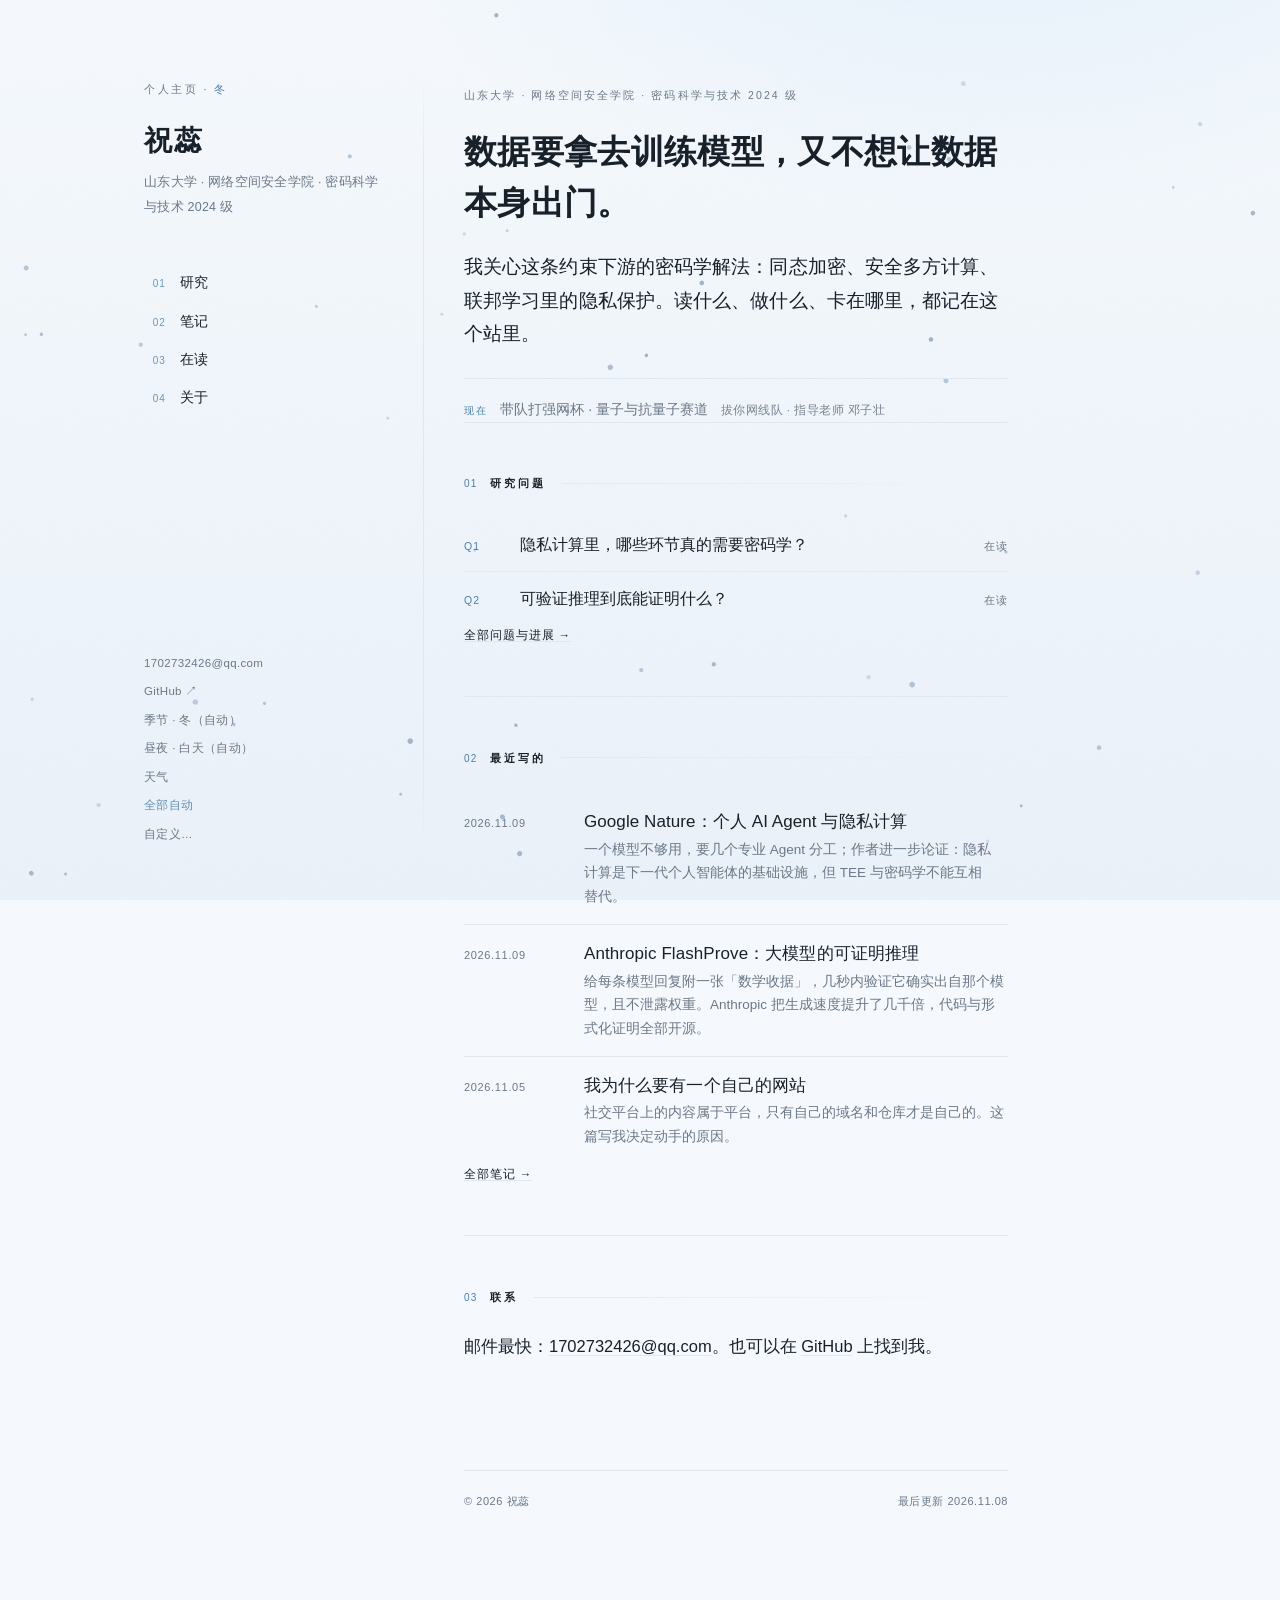
==== commit 78199910: "feat: custom combination panel" ====
--- a/index.html
+++ b/index.html
@@ -11,7 +11,7 @@
 <meta property="og:description" content="祝蕊，山东大学网络空间安全学院密码科学与技术 2024 级。记录 AI 隐私保护方向上的阅读与进展。">
 <link rel="canonical" href="https://imzhurui.github.io/">
 <link rel="icon" href="data:image/svg+xml,%3Csvg xmlns='http://www.w3.org/2000/svg' viewBox='0 0 32 32'%3E%3Crect width='32' height='32' rx='4' fill='%236a5a9e'/%3E%3Ctext x='16' y='23' font-size='18' font-family='serif' fill='%23ffffff' text-anchor='middle'%3E%E7%A5%9D%3C/text%3E%3C/svg%3E">
-<link rel="stylesheet" href="assets/css/style.css?v=e2ae9da0">
+<link rel="stylesheet" href="assets/css/style.css?v=3e736dd5">
 <script>
   (function () {
     try {
@@ -53,6 +53,38 @@
       <button class="phase-toggle" type="button">昼夜</button>
       <button class="weather-toggle" type="button">天气</button>
       <button class="auto-toggle" type="button">全部自动</button>
+      <button class="custom-toggle" type="button">自定义…</button>
+      <div class="custom-panel" hidden>
+        <label>季节
+          <select class="c-season">
+            <option value="spring">春</option>
+            <option value="summer">夏</option>
+            <option value="autumn">秋</option>
+            <option value="winter">冬</option>
+          </select>
+        </label>
+        <label>昼夜
+          <select class="c-phase">
+            <option value="day">白天</option>
+            <option value="dusk">黄昏</option>
+            <option value="night">夜间</option>
+            <option value="late">深夜</option>
+          </select>
+        </label>
+        <label>天气
+          <select class="c-weather">
+            <option value="sunny">晴</option>
+            <option value="cloudy">多云</option>
+            <option value="overcast">阴</option>
+            <option value="rain">雨</option>
+            <option value="snow">雪</option>
+          </select>
+        </label>
+        <div class="custom-actions">
+          <button class="c-apply" type="button">应用</button>
+          <button class="c-close" type="button">取消</button>
+        </div>
+      </div>
     </div>
   </aside>
   <main class="main" id="main">
@@ -97,10 +129,10 @@
     </footer>
   </main>
 </div>
-<script src="assets/js/main.js?v=e2ae9da0"></script>
-<script src="assets/js/weather.js?v=e2ae9da0"></script>
-<script src="assets/js/daynight.js?v=e2ae9da0"></script>
-<script src="assets/js/leaves.js?v=e2ae9da0"></script>
+<script src="assets/js/main.js?v=3e736dd5"></script>
+<script src="assets/js/weather.js?v=3e736dd5"></script>
+<script src="assets/js/daynight.js?v=3e736dd5"></script>
+<script src="assets/js/leaves.js?v=3e736dd5"></script>
 <script defer src="https://busuanzi.ibruce.info/busuanzi/2.3/busuanzi.pure.mini.js"></script>
 </body>
 </html>
--- a/assets/css/style.css
+++ b/assets/css/style.css
@@ -348,6 +348,7 @@
 .nav a[aria-current="page"]::before { transform: scaleY(1); }
 
 .side-foot {
+  position: relative;
   display: flex;
   flex-direction: column;
   align-items: flex-start;
@@ -388,6 +389,82 @@
 .auto-toggle:active { opacity: 0.55; }
 
 .auto-toggle { color: var(--accent); opacity: 0.85; }
+
+/* 自定义组合面板 */
+.custom-toggle {
+  padding: 0;
+  border: 0;
+  background: none;
+  color: var(--muted);
+  font: inherit;
+  font-size: 11.5px;
+  letter-spacing: 0.03em;
+  cursor: pointer;
+  transition: color 0.2s ease;
+}
+.custom-toggle:hover { color: var(--accent); }
+
+.custom-panel {
+  position: absolute;
+  left: 0;
+  bottom: 100%;
+  margin-bottom: 0.7rem;
+  width: 12.5rem;
+  max-width: calc(100vw - 3rem);
+  padding: 0.9rem 0.95rem;
+  background: var(--paper);
+  border: 1px solid var(--rule);
+  border-radius: 4px;
+  box-shadow: 0 16px 34px -22px rgba(0, 0, 0, 0.55);
+  z-index: 40;
+  font-size: 11.5px;
+  display: flex;
+  flex-direction: column;
+  gap: 0.55rem;
+}
+
+.custom-panel[hidden] { display: none; }
+
+.custom-panel label {
+  display: flex;
+  align-items: center;
+  justify-content: space-between;
+  gap: 0.5rem;
+  color: var(--muted);
+  letter-spacing: 0.06em;
+}
+
+.custom-panel select {
+  flex: 1;
+  min-width: 0;
+  padding: 3px 4px;
+  border: 1px solid var(--rule);
+  border-radius: 3px;
+  background: var(--paper);
+  color: var(--ink);
+  font: inherit;
+}
+
+.custom-actions {
+  display: flex;
+  gap: 0.5rem;
+  margin-top: 0.2rem;
+}
+
+.custom-actions button {
+  flex: 1;
+  padding: 4px 0;
+  border: 1px solid var(--rule);
+  border-radius: 3px;
+  background: none;
+  color: var(--ink);
+  font: inherit;
+  cursor: pointer;
+  transition: color 0.2s ease, border-color 0.2s ease;
+}
+
+.custom-actions button:hover { color: var(--accent); border-color: var(--accent); }
+.custom-actions .c-apply { color: var(--accent); border-color: var(--accent); }
 
 /* ---------------- 正文 ---------------- */
 
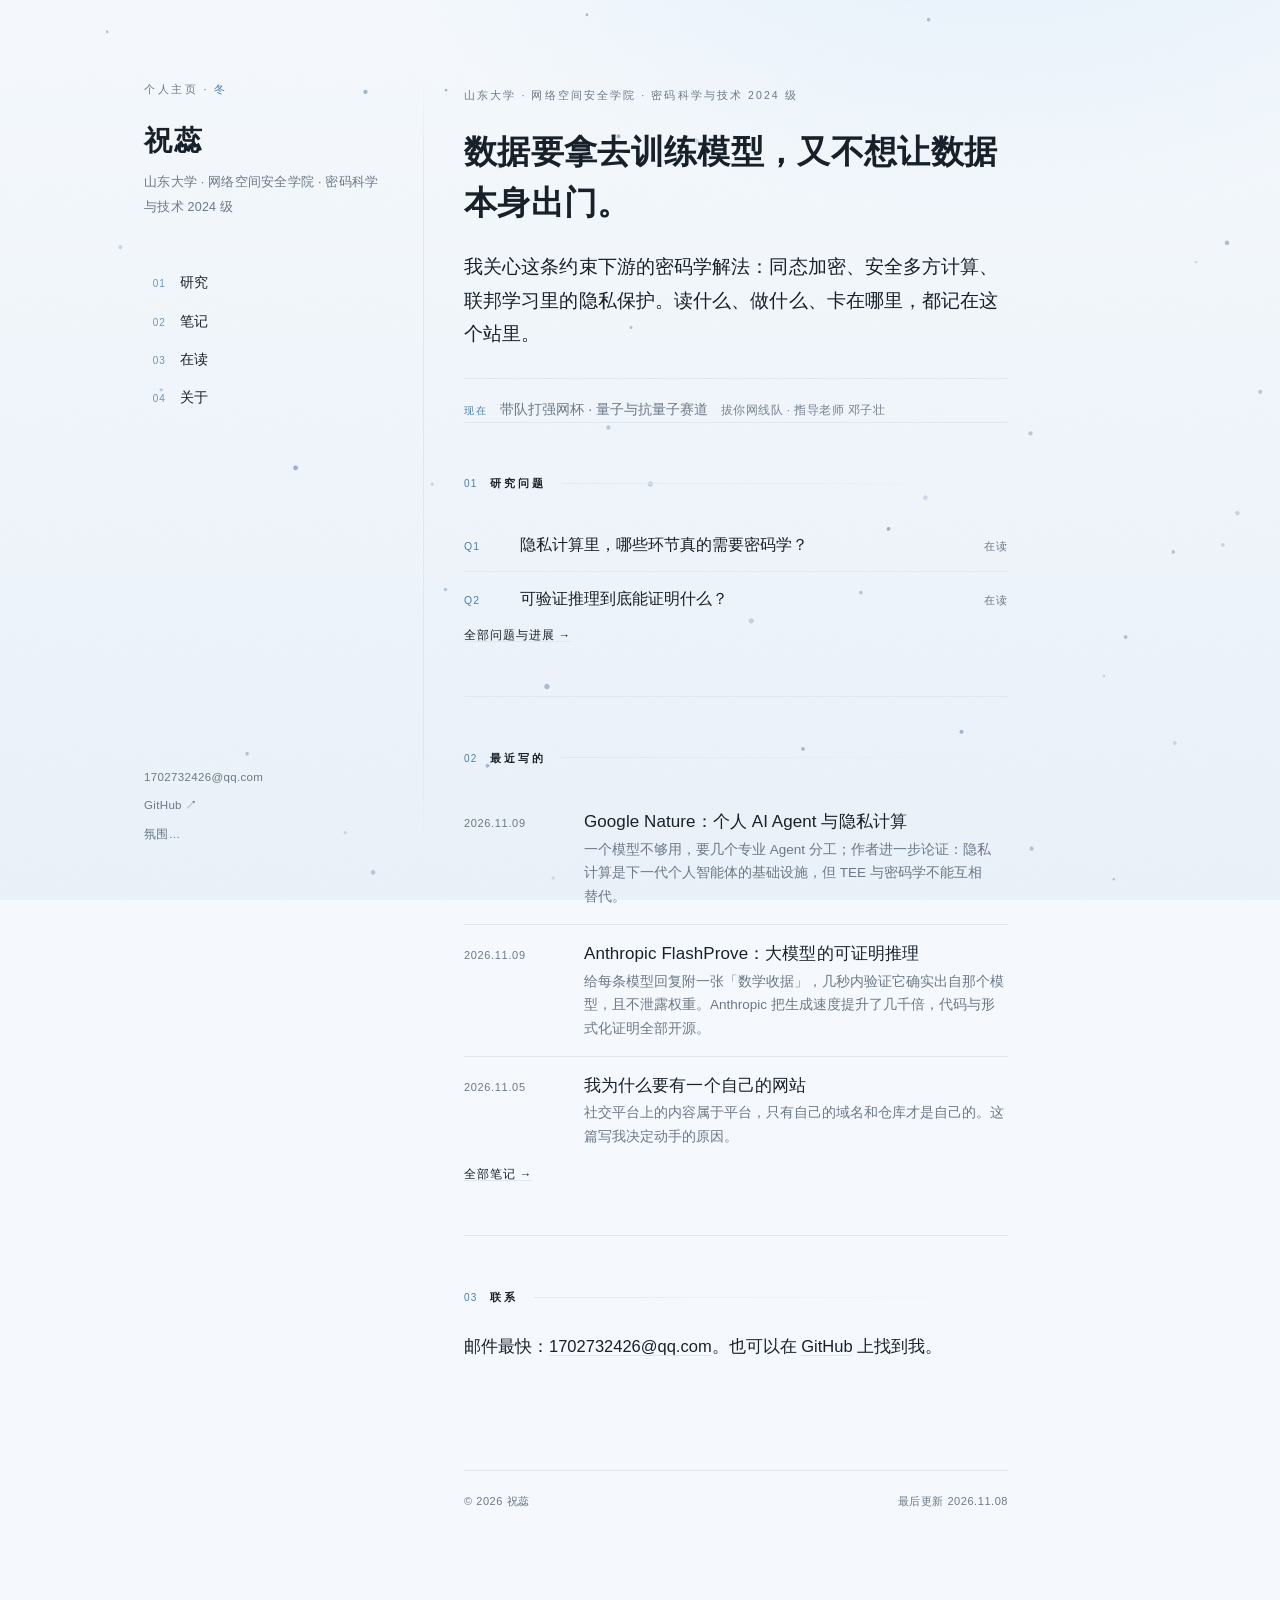
==== commit 6bfbf238: "ui: collapse atmosphere controls into one panel" ====
--- a/index.html
+++ b/index.html
@@ -11,7 +11,7 @@
 <meta property="og:description" content="祝蕊，山东大学网络空间安全学院密码科学与技术 2024 级。记录 AI 隐私保护方向上的阅读与进展。">
 <link rel="canonical" href="https://imzhurui.github.io/">
 <link rel="icon" href="data:image/svg+xml,%3Csvg xmlns='http://www.w3.org/2000/svg' viewBox='0 0 32 32'%3E%3Crect width='32' height='32' rx='4' fill='%236a5a9e'/%3E%3Ctext x='16' y='23' font-size='18' font-family='serif' fill='%23ffffff' text-anchor='middle'%3E%E7%A5%9D%3C/text%3E%3C/svg%3E">
-<link rel="stylesheet" href="assets/css/style.css?v=3e736dd5">
+<link rel="stylesheet" href="assets/css/style.css?v=a0d5e1e3">
 <script>
   (function () {
     try {
@@ -49,12 +49,8 @@
     <div class="side-foot">
       <a href="mailto:1702732426@qq.com">1702732426@qq.com</a>
       <a href="https://github.com/imzhurui" target="_blank" rel="noopener noreferrer">GitHub ↗</a>
-      <button class="season-toggle" type="button">季节</button>
-      <button class="phase-toggle" type="button">昼夜</button>
-      <button class="weather-toggle" type="button">天气</button>
-      <button class="auto-toggle" type="button">全部自动</button>
-      <button class="custom-toggle" type="button">自定义…</button>
-      <div class="custom-panel" hidden>
+      <button class="layers-toggle" type="button">氛围…</button>
+      <div class="layers-panel" hidden>
         <label>季节
           <select class="c-season">
             <option value="spring">春</option>
@@ -80,9 +76,9 @@
             <option value="snow">雪</option>
           </select>
         </label>
-        <div class="custom-actions">
+        <div class="layers-actions">
           <button class="c-apply" type="button">应用</button>
-          <button class="c-close" type="button">取消</button>
+          <button class="c-auto" type="button">自动</button>
         </div>
       </div>
     </div>
@@ -129,10 +125,10 @@
     </footer>
   </main>
 </div>
-<script src="assets/js/main.js?v=3e736dd5"></script>
-<script src="assets/js/weather.js?v=3e736dd5"></script>
-<script src="assets/js/daynight.js?v=3e736dd5"></script>
-<script src="assets/js/leaves.js?v=3e736dd5"></script>
+<script src="assets/js/main.js?v=a0d5e1e3"></script>
+<script src="assets/js/weather.js?v=a0d5e1e3"></script>
+<script src="assets/js/daynight.js?v=a0d5e1e3"></script>
+<script src="assets/js/leaves.js?v=a0d5e1e3"></script>
 <script defer src="https://busuanzi.ibruce.info/busuanzi/2.3/busuanzi.pure.mini.js"></script>
 </body>
 </html>
--- a/assets/css/style.css
+++ b/assets/css/style.css
@@ -365,33 +365,8 @@
 }
 .side-foot a:hover { color: var(--accent); }
 
-.season-toggle,
-.phase-toggle,
-.weather-toggle,
-.auto-toggle {
-  padding: 0;
-  border: 0;
-  background: none;
-  color: var(--muted);
-  font: inherit;
-  font-size: 11.5px;
-  letter-spacing: 0.03em;
-  cursor: pointer;
-  transition: color 0.2s ease, opacity 0.2s ease;
-}
-.season-toggle:hover,
-.phase-toggle:hover,
-.weather-toggle:hover,
-.auto-toggle:hover { color: var(--accent); }
-.season-toggle:active,
-.phase-toggle:active,
-.weather-toggle:active,
-.auto-toggle:active { opacity: 0.55; }
-
-.auto-toggle { color: var(--accent); opacity: 0.85; }
-
-/* 自定义组合面板 */
-.custom-toggle {
+.layers-toggle {
+  align-self: flex-start;
   padding: 0;
   border: 0;
   background: none;
@@ -402,9 +377,24 @@
   cursor: pointer;
   transition: color 0.2s ease;
 }
+.layers-toggle:hover { color: var(--accent); }
+
+
+/* 氛围面板 */
+.custom-toggle {
+  padding: 0;
+  border: 0;
+  background: none;
+  color: var(--muted);
+  font: inherit;
+  font-size: 11.5px;
+  letter-spacing: 0.03em;
+  cursor: pointer;
+  transition: color 0.2s ease;
+}
 .custom-toggle:hover { color: var(--accent); }
 
-.custom-panel {
+.layers-panel {
   position: absolute;
   left: 0;
   bottom: 100%;
@@ -423,9 +413,9 @@
   gap: 0.55rem;
 }
 
-.custom-panel[hidden] { display: none; }
-
-.custom-panel label {
+.layers-panel[hidden] { display: none; }
+
+.layers-panel label {
   display: flex;
   align-items: center;
   justify-content: space-between;
@@ -434,7 +424,7 @@
   letter-spacing: 0.06em;
 }
 
-.custom-panel select {
+.layers-panel select {
   flex: 1;
   min-width: 0;
   padding: 3px 4px;
@@ -445,13 +435,13 @@
   font: inherit;
 }
 
-.custom-actions {
+.layers-actions {
   display: flex;
   gap: 0.5rem;
   margin-top: 0.2rem;
 }
 
-.custom-actions button {
+.layers-actions button {
   flex: 1;
   padding: 4px 0;
   border: 1px solid var(--rule);
@@ -463,8 +453,8 @@
   transition: color 0.2s ease, border-color 0.2s ease;
 }
 
-.custom-actions button:hover { color: var(--accent); border-color: var(--accent); }
-.custom-actions .c-apply { color: var(--accent); border-color: var(--accent); }
+.layers-actions button:hover { color: var(--accent); border-color: var(--accent); }
+.layers-actions .c-apply { color: var(--accent); border-color: var(--accent); }
 
 /* ---------------- 正文 ---------------- */
 
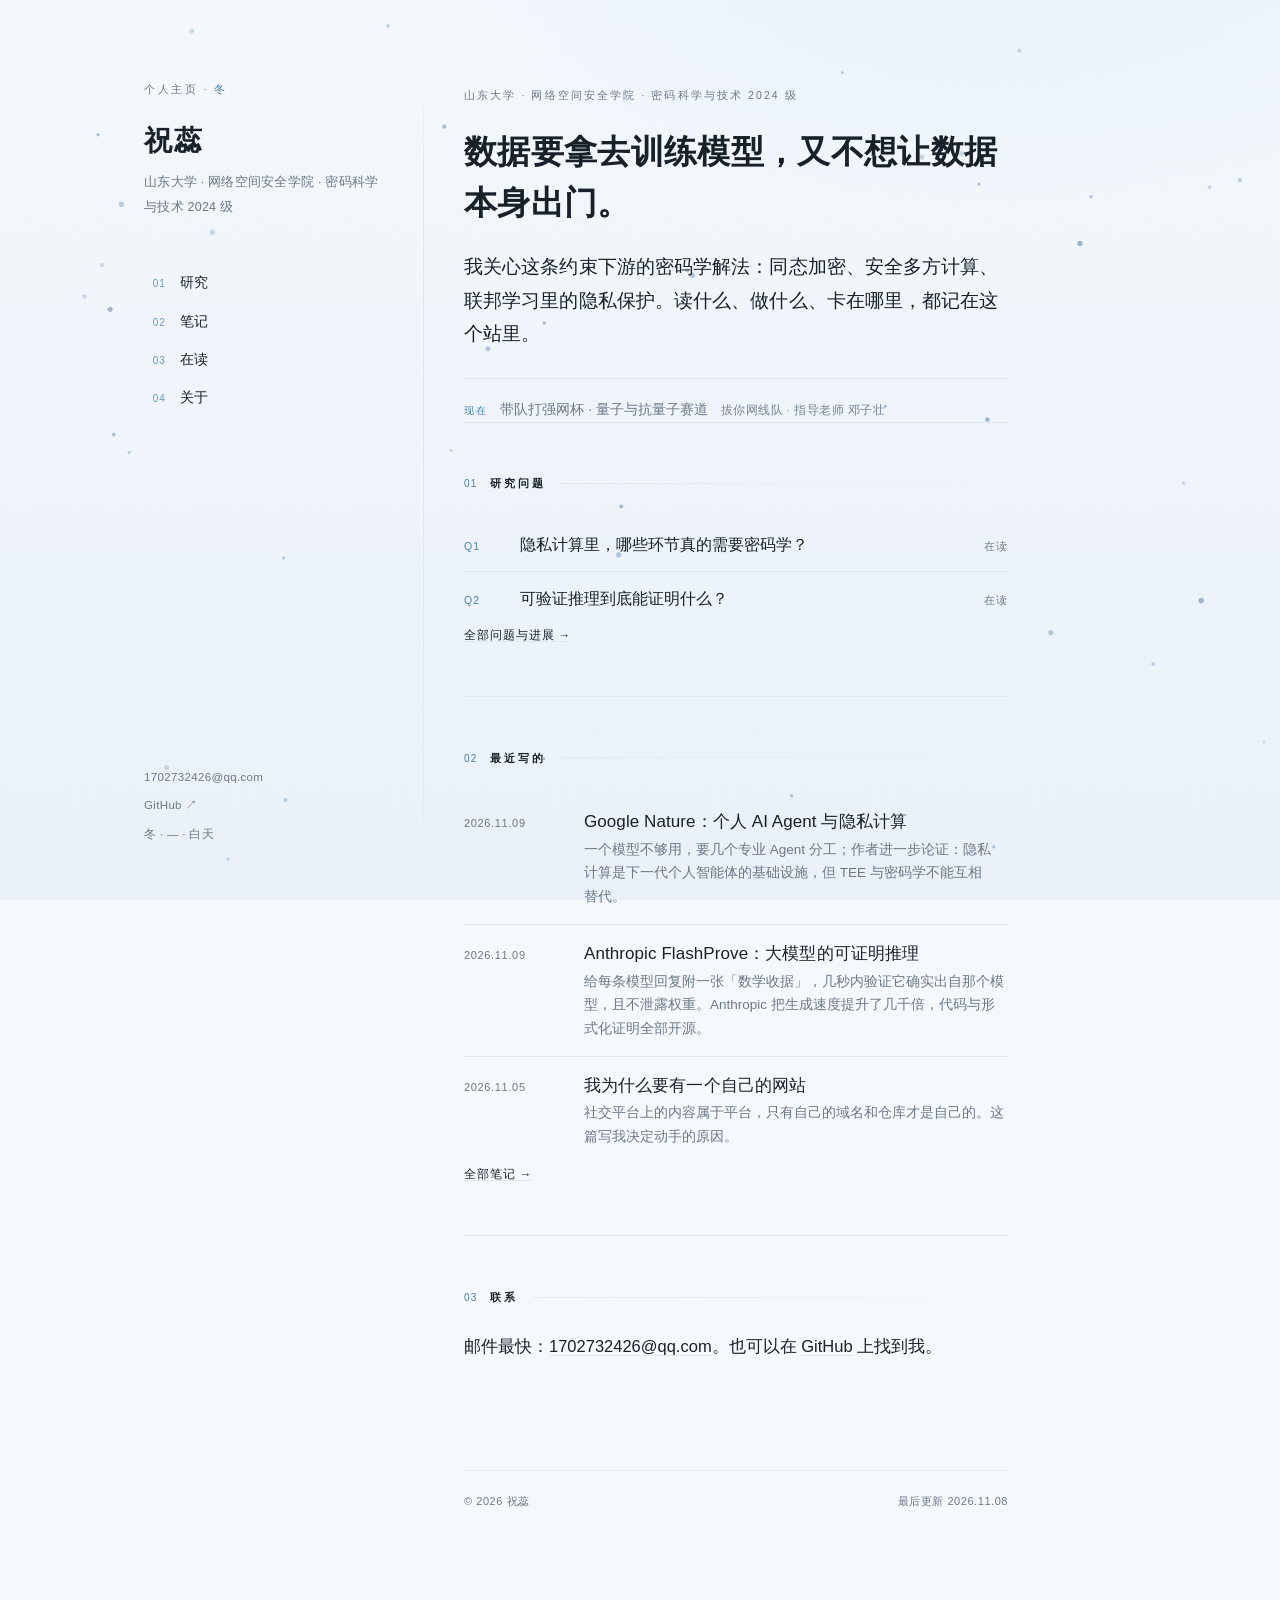
==== commit 66bdace4: "ui: layers button shows current season/weather/phase" ====
--- a/index.html
+++ b/index.html
@@ -11,7 +11,7 @@
 <meta property="og:description" content="祝蕊，山东大学网络空间安全学院密码科学与技术 2024 级。记录 AI 隐私保护方向上的阅读与进展。">
 <link rel="canonical" href="https://imzhurui.github.io/">
 <link rel="icon" href="data:image/svg+xml,%3Csvg xmlns='http://www.w3.org/2000/svg' viewBox='0 0 32 32'%3E%3Crect width='32' height='32' rx='4' fill='%236a5a9e'/%3E%3Ctext x='16' y='23' font-size='18' font-family='serif' fill='%23ffffff' text-anchor='middle'%3E%E7%A5%9D%3C/text%3E%3C/svg%3E">
-<link rel="stylesheet" href="assets/css/style.css?v=a0d5e1e3">
+<link rel="stylesheet" href="assets/css/style.css?v=5a244df6">
 <script>
   (function () {
     try {
@@ -49,7 +49,7 @@
     <div class="side-foot">
       <a href="mailto:1702732426@qq.com">1702732426@qq.com</a>
       <a href="https://github.com/imzhurui" target="_blank" rel="noopener noreferrer">GitHub ↗</a>
-      <button class="layers-toggle" type="button">氛围…</button>
+      <button class="layers-toggle" type="button">氛围</button>
       <div class="layers-panel" hidden>
         <label>季节
           <select class="c-season">
@@ -125,10 +125,10 @@
     </footer>
   </main>
 </div>
-<script src="assets/js/main.js?v=a0d5e1e3"></script>
-<script src="assets/js/weather.js?v=a0d5e1e3"></script>
-<script src="assets/js/daynight.js?v=a0d5e1e3"></script>
-<script src="assets/js/leaves.js?v=a0d5e1e3"></script>
+<script src="assets/js/main.js?v=5a244df6"></script>
+<script src="assets/js/weather.js?v=5a244df6"></script>
+<script src="assets/js/daynight.js?v=5a244df6"></script>
+<script src="assets/js/leaves.js?v=5a244df6"></script>
 <script defer src="https://busuanzi.ibruce.info/busuanzi/2.3/busuanzi.pure.mini.js"></script>
 </body>
 </html>
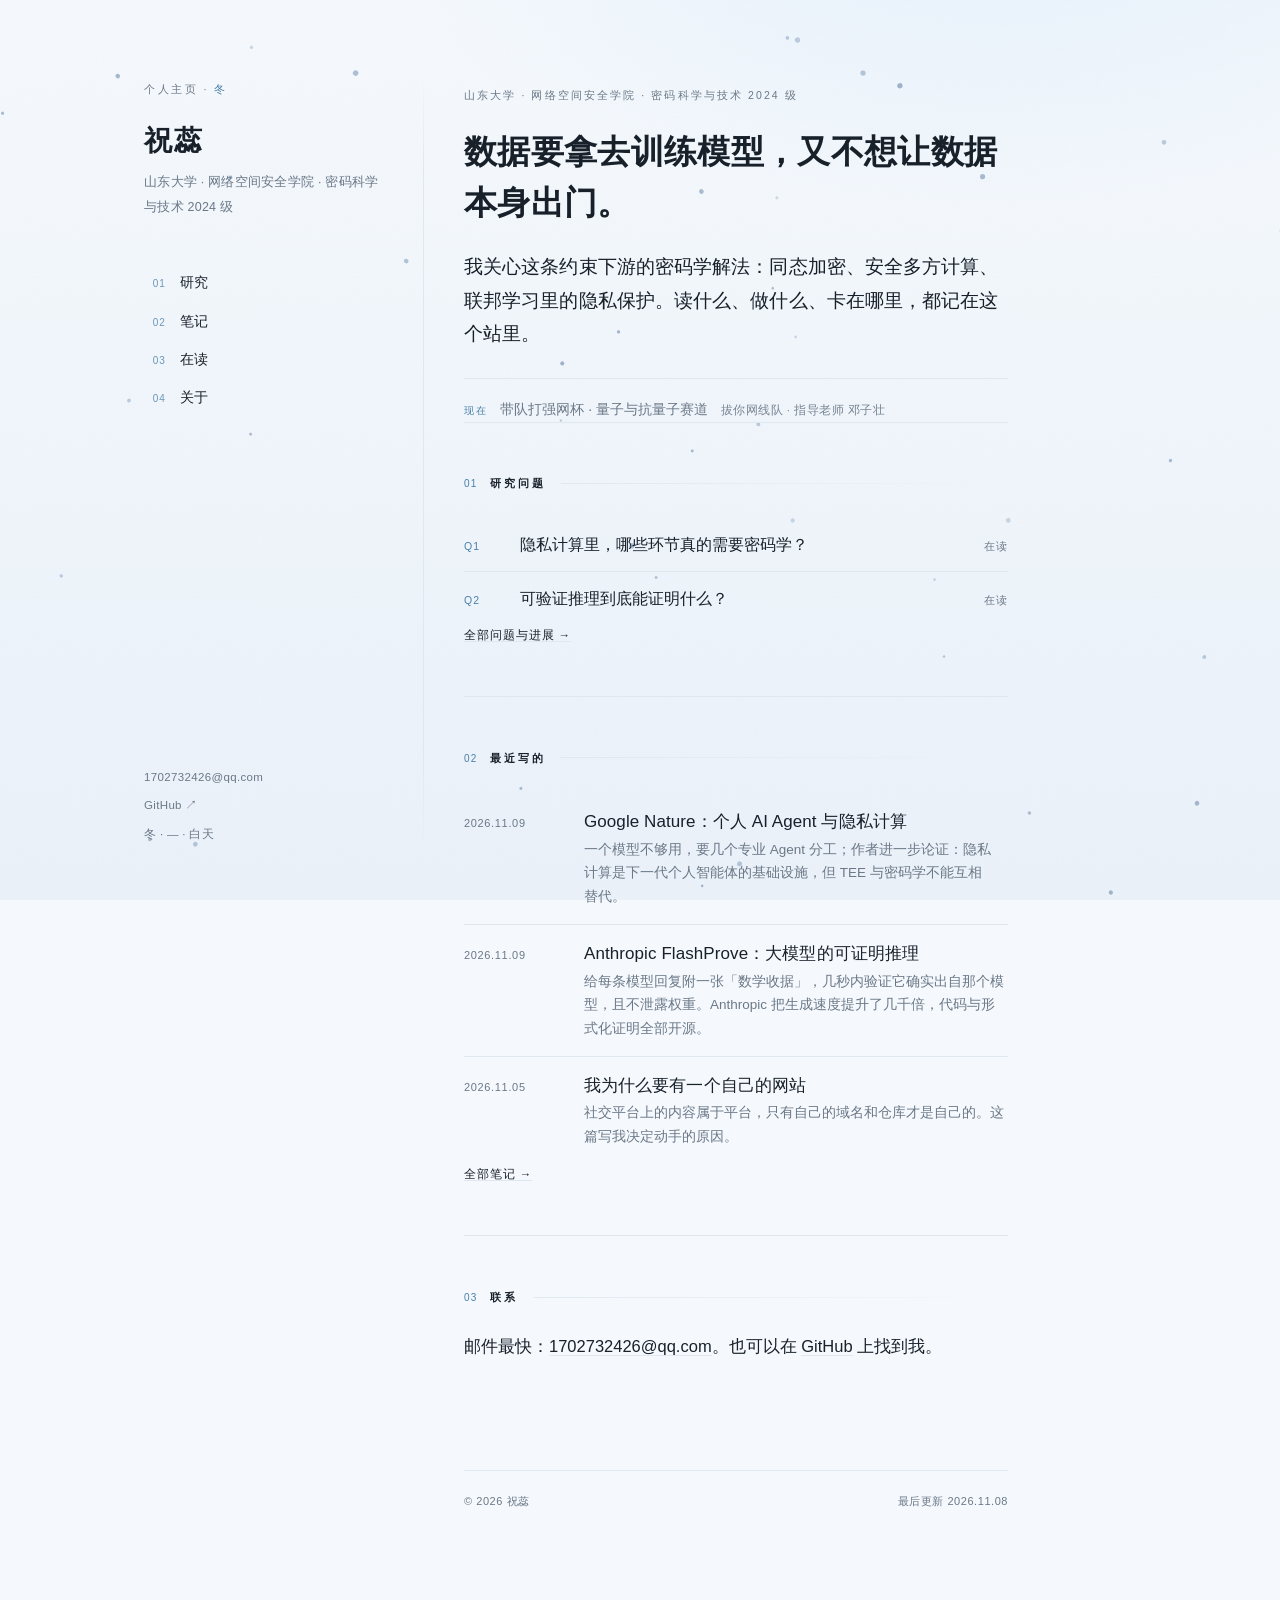
==== commit 95d9de35: "style: thicker rain streaks with fading head" ====
--- a/index.html
+++ b/index.html
@@ -11,7 +11,7 @@
 <meta property="og:description" content="祝蕊，山东大学网络空间安全学院密码科学与技术 2024 级。记录 AI 隐私保护方向上的阅读与进展。">
 <link rel="canonical" href="https://imzhurui.github.io/">
 <link rel="icon" href="data:image/svg+xml,%3Csvg xmlns='http://www.w3.org/2000/svg' viewBox='0 0 32 32'%3E%3Crect width='32' height='32' rx='4' fill='%236a5a9e'/%3E%3Ctext x='16' y='23' font-size='18' font-family='serif' fill='%23ffffff' text-anchor='middle'%3E%E7%A5%9D%3C/text%3E%3C/svg%3E">
-<link rel="stylesheet" href="assets/css/style.css?v=5a244df6">
+<link rel="stylesheet" href="assets/css/style.css?v=c2c80a0f">
 <script>
   (function () {
     try {
@@ -125,10 +125,10 @@
     </footer>
   </main>
 </div>
-<script src="assets/js/main.js?v=5a244df6"></script>
-<script src="assets/js/weather.js?v=5a244df6"></script>
-<script src="assets/js/daynight.js?v=5a244df6"></script>
-<script src="assets/js/leaves.js?v=5a244df6"></script>
+<script src="assets/js/main.js?v=c2c80a0f"></script>
+<script src="assets/js/weather.js?v=c2c80a0f"></script>
+<script src="assets/js/daynight.js?v=c2c80a0f"></script>
+<script src="assets/js/leaves.js?v=c2c80a0f"></script>
 <script defer src="https://busuanzi.ibruce.info/busuanzi/2.3/busuanzi.pure.mini.js"></script>
 </body>
 </html>
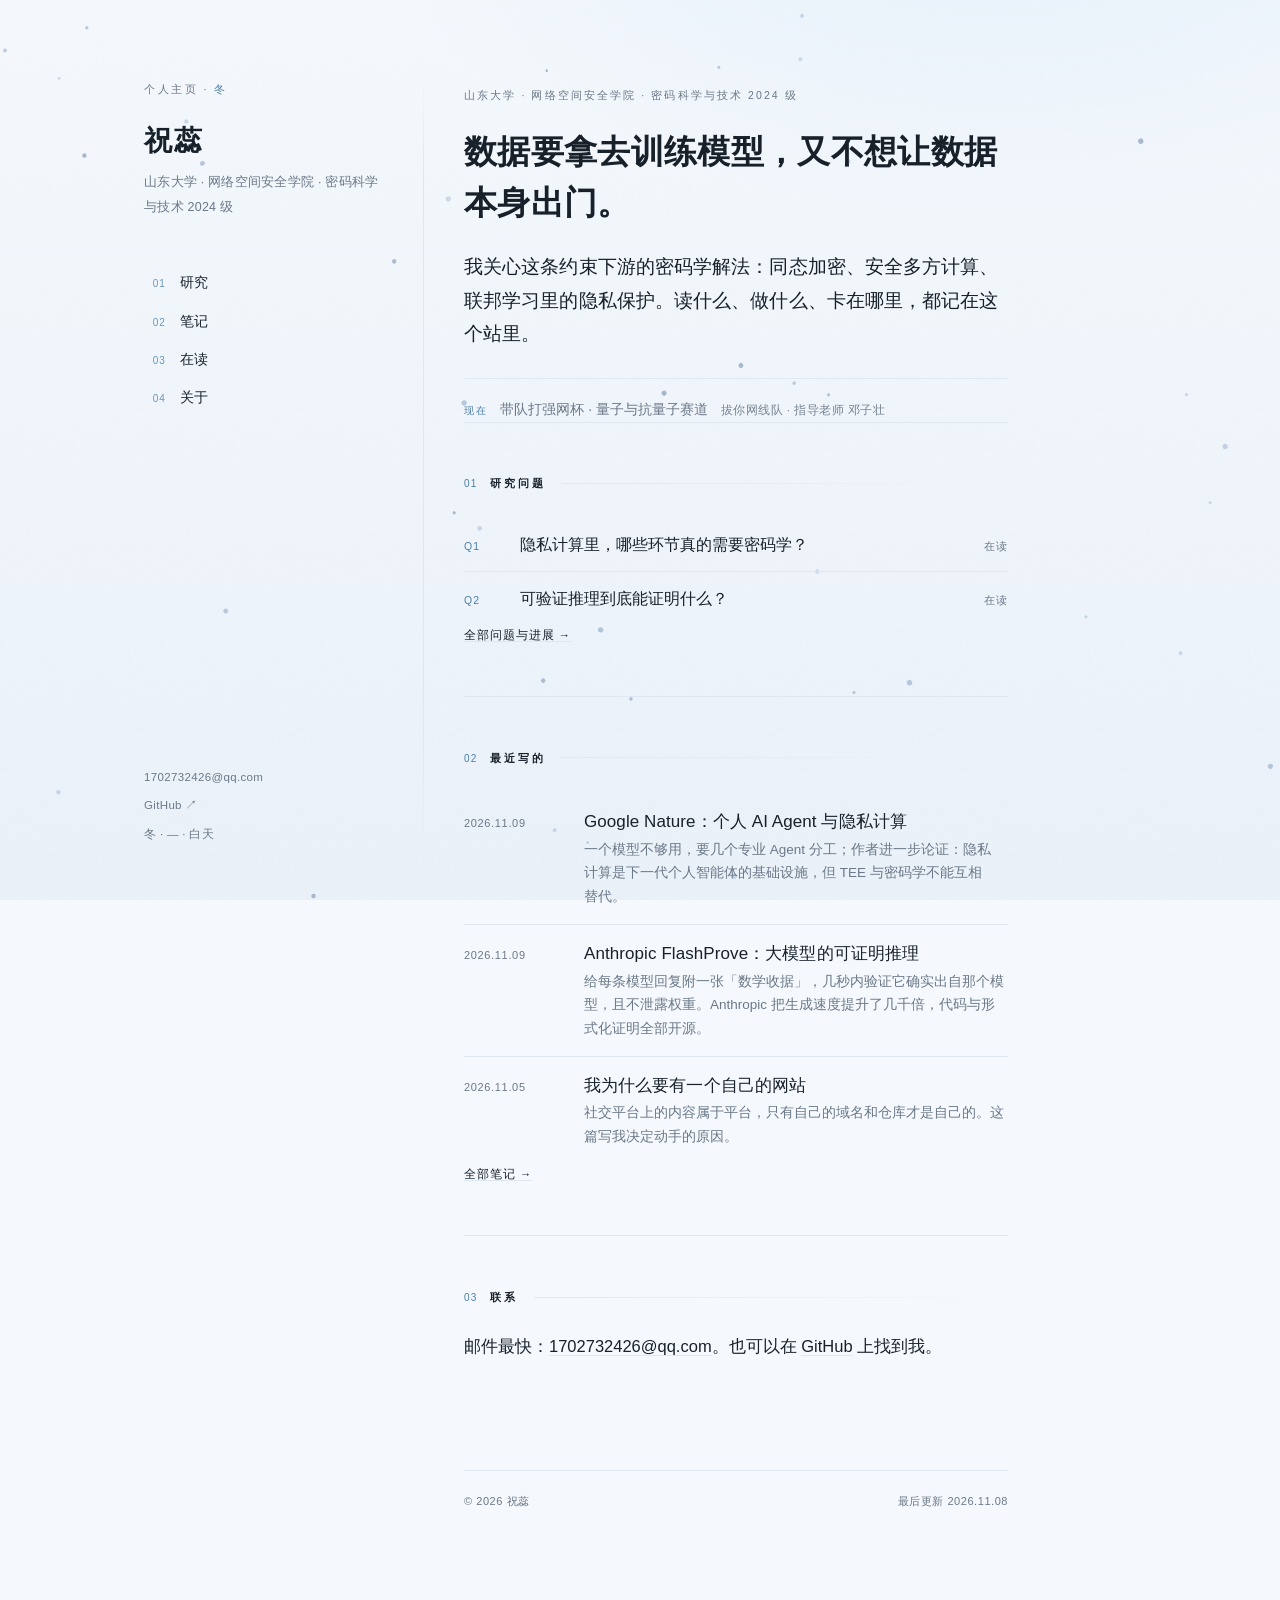
==== commit 46815e61: "ui: borderless inline atmosphere options" ====
--- a/index.html
+++ b/index.html
@@ -11,7 +11,7 @@
 <meta property="og:description" content="祝蕊，山东大学网络空间安全学院密码科学与技术 2024 级。记录 AI 隐私保护方向上的阅读与进展。">
 <link rel="canonical" href="https://imzhurui.github.io/">
 <link rel="icon" href="data:image/svg+xml,%3Csvg xmlns='http://www.w3.org/2000/svg' viewBox='0 0 32 32'%3E%3Crect width='32' height='32' rx='4' fill='%236a5a9e'/%3E%3Ctext x='16' y='23' font-size='18' font-family='serif' fill='%23ffffff' text-anchor='middle'%3E%E7%A5%9D%3C/text%3E%3C/svg%3E">
-<link rel="stylesheet" href="assets/css/style.css?v=c2c80a0f">
+<link rel="stylesheet" href="assets/css/style.css?v=b0b24911">
 <script>
   (function () {
     try {
@@ -51,35 +51,26 @@
       <a href="https://github.com/imzhurui" target="_blank" rel="noopener noreferrer">GitHub ↗</a>
       <button class="layers-toggle" type="button">氛围</button>
       <div class="layers-panel" hidden>
-        <label>季节
-          <select class="c-season">
-            <option value="spring">春</option>
-            <option value="summer">夏</option>
-            <option value="autumn">秋</option>
-            <option value="winter">冬</option>
-          </select>
-        </label>
-        <label>昼夜
-          <select class="c-phase">
-            <option value="day">白天</option>
-            <option value="dusk">黄昏</option>
-            <option value="night">夜间</option>
-            <option value="late">深夜</option>
-          </select>
-        </label>
-        <label>天气
-          <select class="c-weather">
-            <option value="sunny">晴</option>
-            <option value="cloudy">多云</option>
-            <option value="overcast">阴</option>
-            <option value="rain">雨</option>
-            <option value="snow">雪</option>
-          </select>
-        </label>
-        <div class="layers-actions">
-          <button class="c-apply" type="button">应用</button>
-          <button class="c-auto" type="button">自动</button>
-        </div>
+        <p class="layer-row"><span class="layer-key">季节</span>
+          <button class="opt" type="button" data-layer="season" data-value="spring">春</button>
+          <button class="opt" type="button" data-layer="season" data-value="summer">夏</button>
+          <button class="opt" type="button" data-layer="season" data-value="autumn">秋</button>
+          <button class="opt" type="button" data-layer="season" data-value="winter">冬</button>
+        </p>
+        <p class="layer-row"><span class="layer-key">昼夜</span>
+          <button class="opt" type="button" data-layer="phase" data-value="day">白天</button>
+          <button class="opt" type="button" data-layer="phase" data-value="dusk">黄昏</button>
+          <button class="opt" type="button" data-layer="phase" data-value="night">夜间</button>
+          <button class="opt" type="button" data-layer="phase" data-value="late">深夜</button>
+        </p>
+        <p class="layer-row"><span class="layer-key">天气</span>
+          <button class="opt" type="button" data-layer="weather" data-value="sunny">晴</button>
+          <button class="opt" type="button" data-layer="weather" data-value="cloudy">多云</button>
+          <button class="opt" type="button" data-layer="weather" data-value="overcast">阴</button>
+          <button class="opt" type="button" data-layer="weather" data-value="rain">雨</button>
+          <button class="opt" type="button" data-layer="weather" data-value="snow">雪</button>
+        </p>
+        <button class="layer-auto" type="button">回到自动</button>
       </div>
     </div>
   </aside>
@@ -125,10 +116,10 @@
     </footer>
   </main>
 </div>
-<script src="assets/js/main.js?v=c2c80a0f"></script>
-<script src="assets/js/weather.js?v=c2c80a0f"></script>
-<script src="assets/js/daynight.js?v=c2c80a0f"></script>
-<script src="assets/js/leaves.js?v=c2c80a0f"></script>
+<script src="assets/js/main.js?v=b0b24911"></script>
+<script src="assets/js/weather.js?v=b0b24911"></script>
+<script src="assets/js/daynight.js?v=b0b24911"></script>
+<script src="assets/js/leaves.js?v=b0b24911"></script>
 <script defer src="https://busuanzi.ibruce.info/busuanzi/2.3/busuanzi.pure.mini.js"></script>
 </body>
 </html>
--- a/assets/css/style.css
+++ b/assets/css/style.css
@@ -380,81 +380,69 @@
 .layers-toggle:hover { color: var(--accent); }
 
 
-/* 氛围面板 */
-.custom-toggle {
+/* 氛围面板：不加边框，只是一列小字 */
+
+.layers-panel {
+  display: flex;
+  flex-direction: column;
+  gap: 0.4rem;
+  margin-top: 0.6rem;
+  padding-left: 0.1rem;
+}
+
+.layers-panel[hidden] { display: none; }
+
+.layer-row {
+  display: flex;
+  align-items: baseline;
+  flex-wrap: wrap;
+  gap: 0.15rem 0.7rem;
+  margin: 0;
+}
+
+.layer-key {
+  color: var(--muted);
+  opacity: 0.65;
+  font-size: 10px;
+  letter-spacing: 0.14em;
+  width: 2.1em;
+}
+
+.opt {
   padding: 0;
   border: 0;
   background: none;
-  color: var(--muted);
   font: inherit;
   font-size: 11.5px;
-  letter-spacing: 0.03em;
+  color: var(--muted);
   cursor: pointer;
-  transition: color 0.2s ease;
-}
-.custom-toggle:hover { color: var(--accent); }
-
-.layers-panel {
-  position: absolute;
-  left: 0;
-  bottom: 100%;
-  margin-bottom: 0.7rem;
-  width: 12.5rem;
-  max-width: calc(100vw - 3rem);
-  padding: 0.9rem 0.95rem;
-  background: var(--paper);
-  border: 1px solid var(--rule);
-  border-radius: 4px;
-  box-shadow: 0 16px 34px -22px rgba(0, 0, 0, 0.55);
-  z-index: 40;
-  font-size: 11.5px;
-  display: flex;
-  flex-direction: column;
-  gap: 0.55rem;
-}
-
-.layers-panel[hidden] { display: none; }
-
-.layers-panel label {
-  display: flex;
-  align-items: center;
-  justify-content: space-between;
-  gap: 0.5rem;
-  color: var(--muted);
+  transition: color 0.18s ease, border-color 0.18s ease;
+  border-bottom: 1px solid transparent;
+}
+
+.opt:hover { color: var(--ink); }
+
+.opt[aria-pressed="true"] {
+  color: var(--accent);
+  border-bottom-color: var(--accent);
+}
+
+.layer-auto {
+  align-self: flex-start;
+  margin-top: 0.15rem;
+  padding: 0;
+  border: 0;
+  background: none;
+  font: inherit;
+  font-size: 10.5px;
   letter-spacing: 0.06em;
-}
-
-.layers-panel select {
-  flex: 1;
-  min-width: 0;
-  padding: 3px 4px;
-  border: 1px solid var(--rule);
-  border-radius: 3px;
-  background: var(--paper);
-  color: var(--ink);
-  font: inherit;
-}
-
-.layers-actions {
-  display: flex;
-  gap: 0.5rem;
-  margin-top: 0.2rem;
-}
-
-.layers-actions button {
-  flex: 1;
-  padding: 4px 0;
-  border: 1px solid var(--rule);
-  border-radius: 3px;
-  background: none;
-  color: var(--ink);
-  font: inherit;
+  color: var(--muted);
+  opacity: 0.8;
   cursor: pointer;
-  transition: color 0.2s ease, border-color 0.2s ease;
-}
-
-.layers-actions button:hover { color: var(--accent); border-color: var(--accent); }
-.layers-actions .c-apply { color: var(--accent); border-color: var(--accent); }
+  transition: color 0.18s ease, opacity 0.18s ease;
+}
+
+.layer-auto:hover { color: var(--accent); opacity: 1; }
 
 /* ---------------- 正文 ---------------- */
 
@@ -1126,6 +1114,7 @@
   .nav a { padding: 0.2rem 0 0.2rem 0.5rem; }
   .nav a::before { top: 0.35rem; bottom: 0.35rem; }
   .side-foot { flex-direction: row; flex-wrap: wrap; gap: 0.9rem; align-items: center; }
+  .layers-panel { flex-basis: 100%; margin-top: 0.2rem; }
   .main { padding: 2.6rem 0 4rem; max-width: none; }
   .post { grid-template-columns: 5.2rem minmax(0, 1fr); gap: 0.9rem; }
   .now > div { grid-template-columns: 3.6rem 1fr; }
